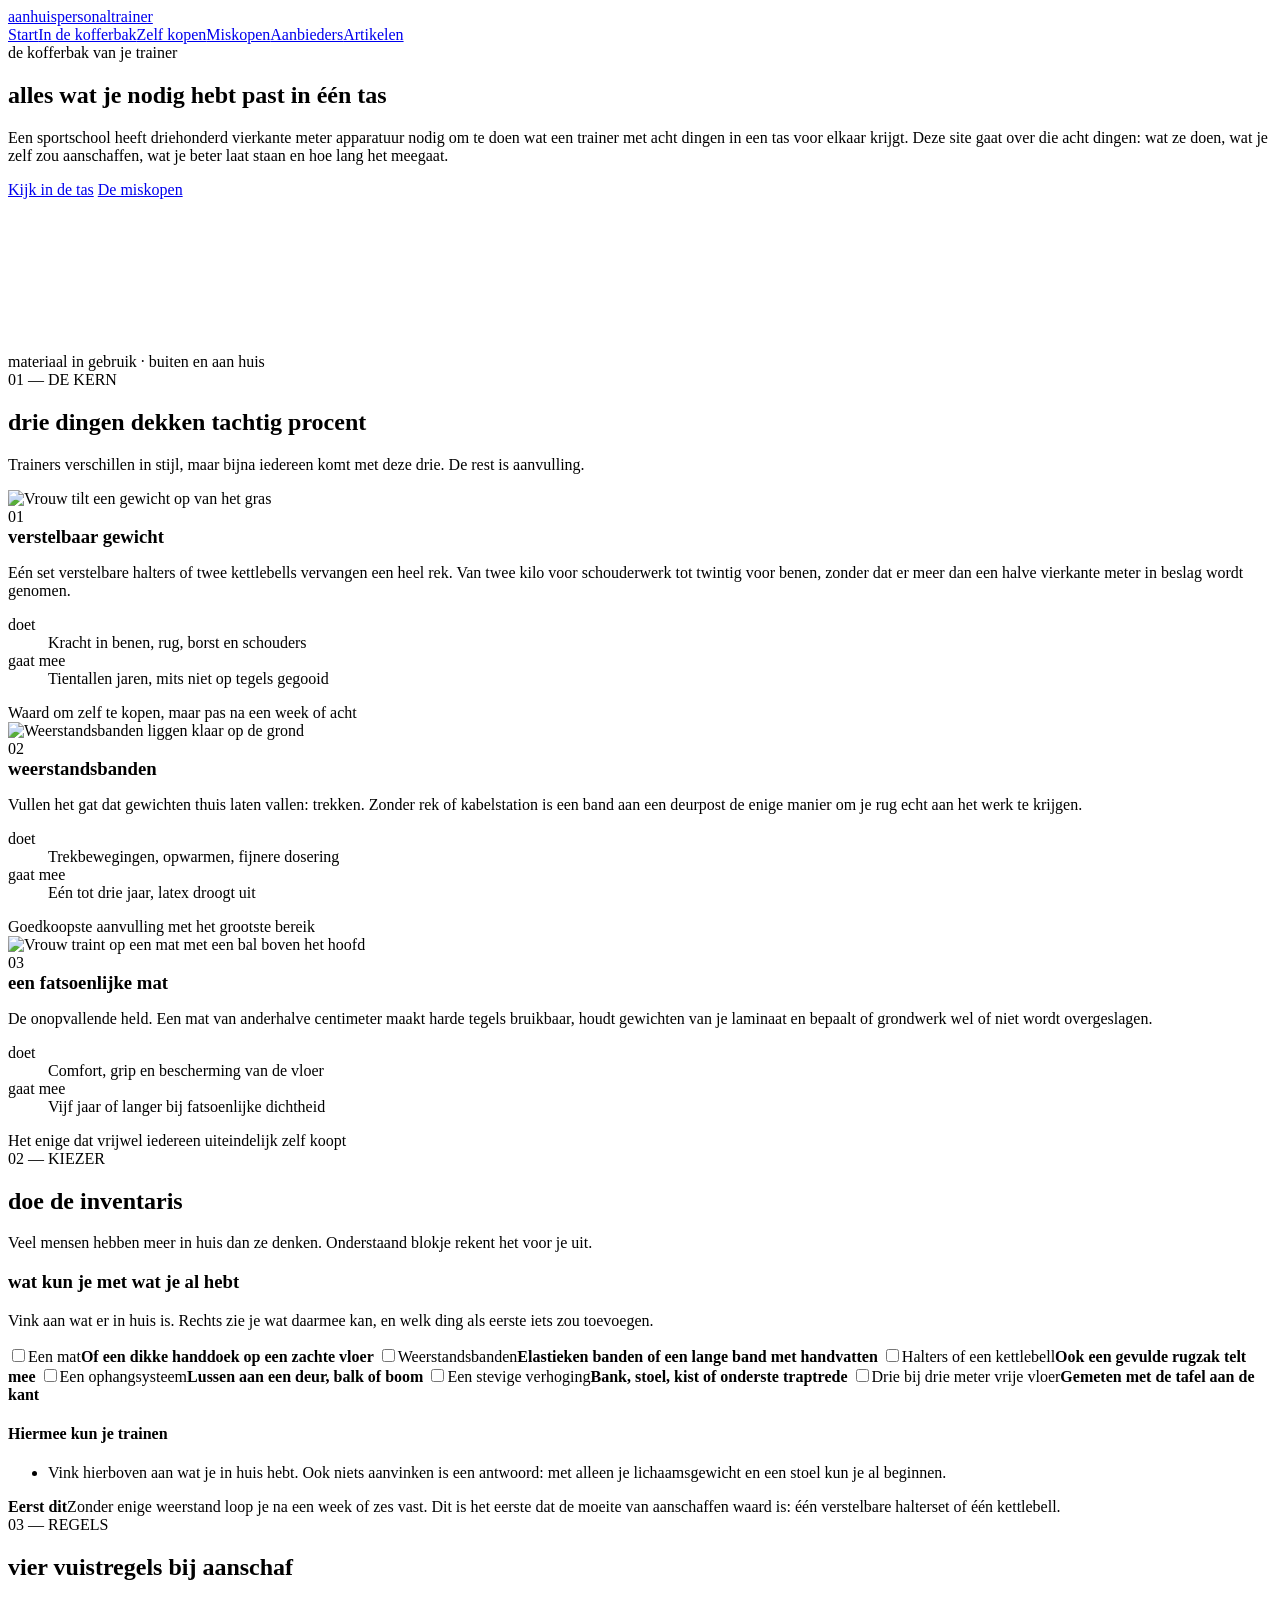
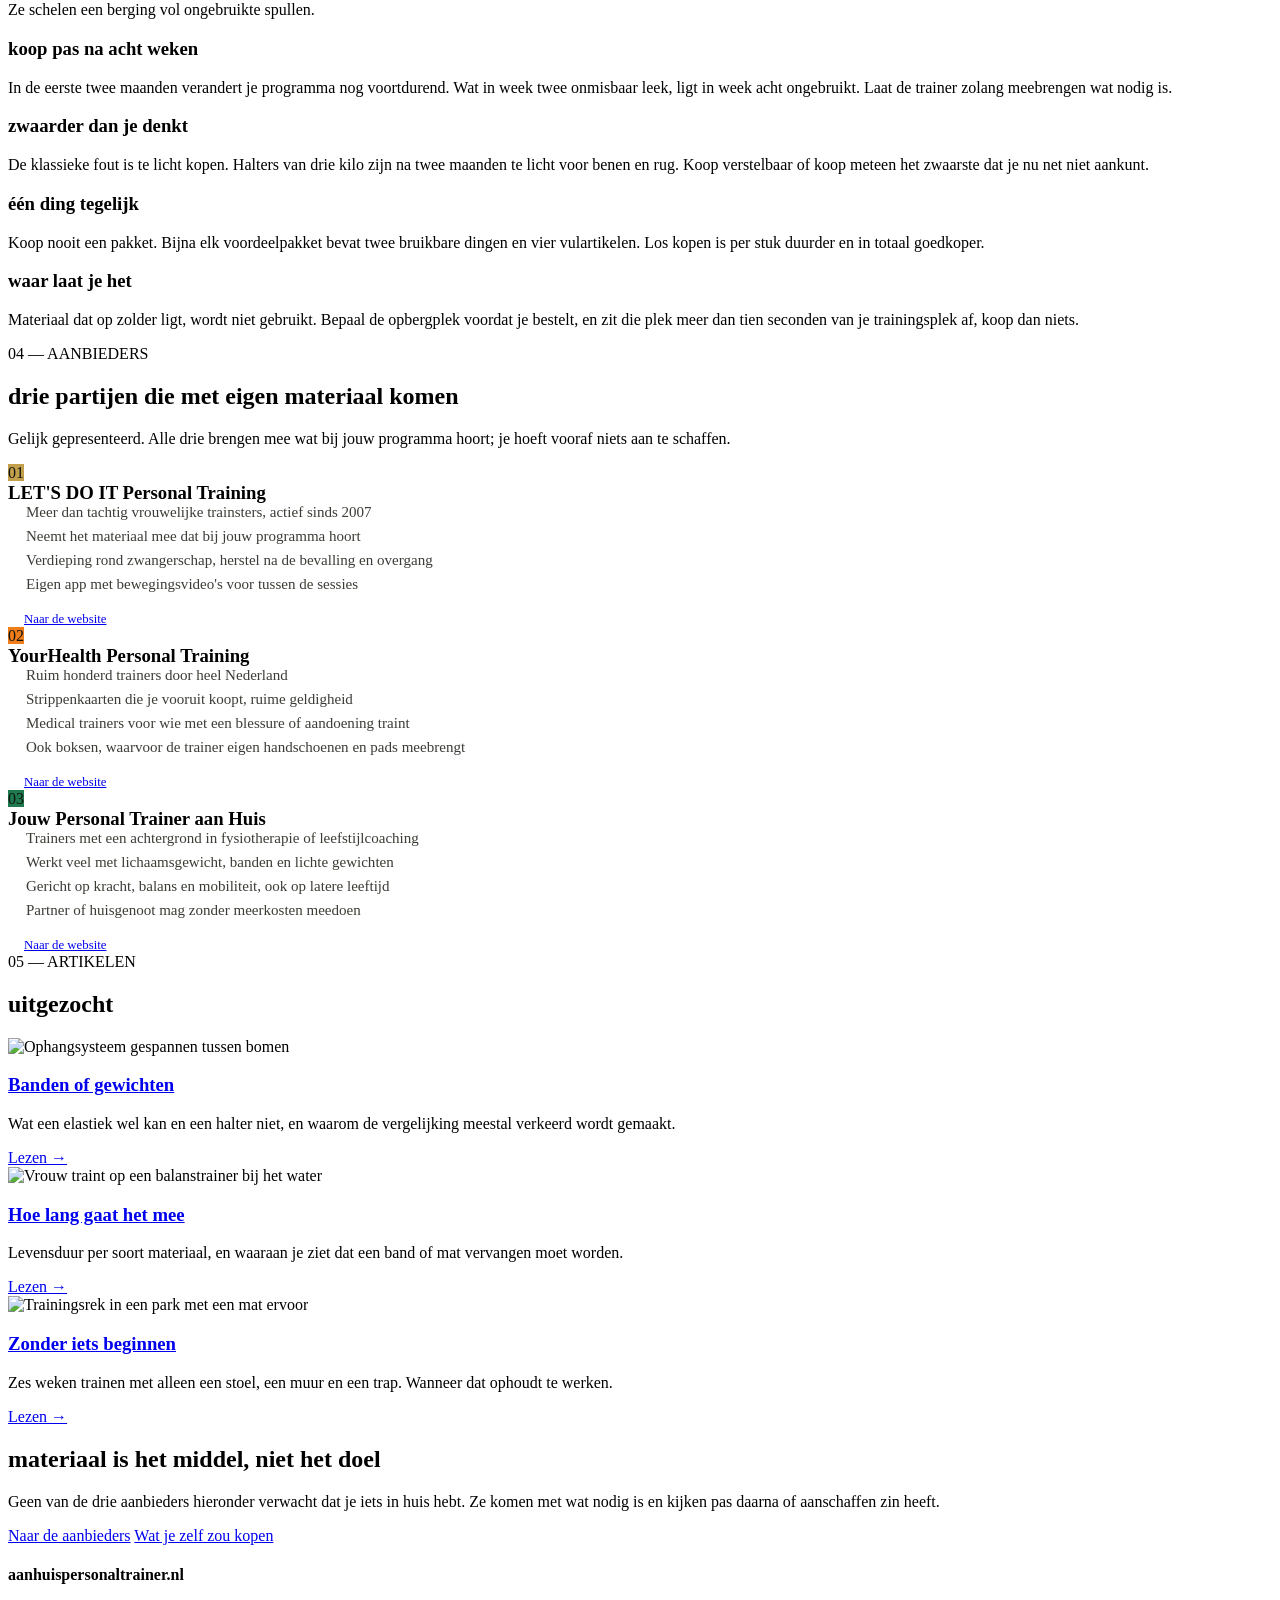
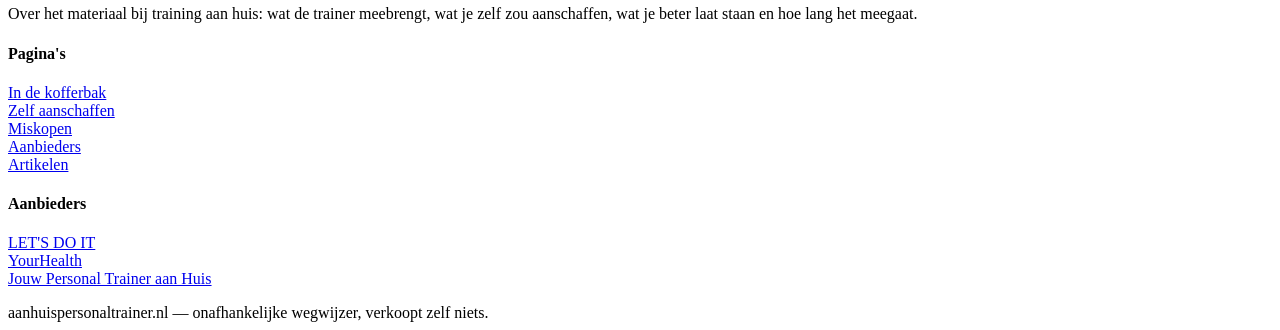
==== index.html @ 868539db "Eerste versie: statische site over materiaal bij training aan huis" ====
<!DOCTYPE html>
<html lang="nl">
<head>
<meta charset="utf-8">
<meta name="viewport" content="width=device-width,initial-scale=1">
<title>Aan huis personal trainer | Al het materiaal past in één tas</title>
<meta name="description" content="Wat een personal trainer aan huis meebrengt, wat je zelf zou aanschaffen en in welke volgorde, en welke apparaten je beter laat staan.">
<link rel="canonical" href="https://aanhuispersonaltrainer.nl/">
<link rel="stylesheet" href="blad/catalogus.css">

</head>
<body>

<header class="g-balk">
  <div class="g-baan g-balk__in">
    <a class="g-merk" href="index.html"><i></i>aanhuispersonaltrainer</a>
    <nav class="g-nav"><a href="index.html" aria-current="page">Start</a><a href="wat-neemt-de-trainer-mee.html">In de kofferbak</a><a href="zelf-aanschaffen.html">Zelf kopen</a><a href="de-miskopen.html">Miskopen</a><a href="aanbieders.html">Aanbieders</a><a href="artikelen/index.html">Artikelen</a></nav>
  </div>
</header>


<main>
<section class="g-start">
  <div class="g-baan g-start__raster">
    <div>
      <span class="g-etiket">de kofferbak van je trainer</span>
      <h1>alles wat je nodig hebt past in één tas</h1>
      <p class="g-lead">Een sportschool heeft driehonderd vierkante meter apparatuur nodig om te doen wat een trainer met acht dingen in een tas voor elkaar krijgt. Deze site gaat over die acht dingen: wat ze doen, wat je zelf zou aanschaffen, wat je beter laat staan en hoe lang het meegaat.</p>
      <div class="g-knoppen">
        <a class="g-knop" href="wat-neemt-de-trainer-mee.html">Kijk in de tas</a>
        <a class="g-knop g-knop--leeg" href="de-miskopen.html">De miskopen</a>
      </div>
    </div>
    <div class="g-film">
      <video autoplay muted loop playsinline preload="metadata" poster="beeld/gereedschap-loop.jpg"
             aria-label="Beelden van trainingen met banden, gewichten, een ophangsysteem en een balanstrainer">
        <source src="beeld/gereedschap-loop.webm" type="video/webm">
        <source src="beeld/gereedschap-loop.mp4" type="video/mp4">
      </video>
      <div class="g-film__band">materiaal in gebruik · buiten en aan huis</div>
    </div>
  </div>
</section>

<section class="g-vak">
  <div class="g-baan">
    <div class="g-titel">
      <span class="g-titel__nr">01 — DE KERN</span>
      <h2>drie dingen dekken tachtig procent</h2>
      <p>Trainers verschillen in stijl, maar bijna iedereen komt met deze drie. De rest is aanvulling.</p>
    </div>
    <div class="g-artikelen">
      <article class="g-artikel">
        <img src="beeld/gewicht-tillen.jpg" alt="Vrouw tilt een gewicht op van het gras" loading="lazy">
        <div class="g-artikel__kop"><span class="g-artikel__nr">01</span><h3 style="margin:0">verstelbaar gewicht</h3></div>
        <div class="g-artikel__body">
          <p>Eén set verstelbare halters of twee kettlebells vervangen een heel rek. Van twee kilo voor schouderwerk tot twintig voor benen, zonder dat er meer dan een halve vierkante meter in beslag wordt genomen.</p>
          <dl><dt>doet</dt><dd>Kracht in benen, rug, borst en schouders</dd>
              <dt>gaat mee</dt><dd>Tientallen jaren, mits niet op tegels gegooid</dd></dl>
          <div class="g-oordeel g-oordeel--ja">Waard om zelf te kopen, maar pas na een week of acht</div>
        </div>
      </article>
      <article class="g-artikel">
        <img src="beeld/weerstandsband.jpg" alt="Weerstandsbanden liggen klaar op de grond" loading="lazy">
        <div class="g-artikel__kop"><span class="g-artikel__nr">02</span><h3 style="margin:0">weerstandsbanden</h3></div>
        <div class="g-artikel__body">
          <p>Vullen het gat dat gewichten thuis laten vallen: trekken. Zonder rek of kabelstation is een band aan een deurpost de enige manier om je rug echt aan het werk te krijgen.</p>
          <dl><dt>doet</dt><dd>Trekbewegingen, opwarmen, fijnere dosering</dd>
              <dt>gaat mee</dt><dd>Eén tot drie jaar, latex droogt uit</dd></dl>
          <div class="g-oordeel g-oordeel--ja">Goedkoopste aanvulling met het grootste bereik</div>
        </div>
      </article>
      <article class="g-artikel">
        <img src="beeld/bal-boven-hoofd.jpg" alt="Vrouw traint op een mat met een bal boven het hoofd" loading="lazy">
        <div class="g-artikel__kop"><span class="g-artikel__nr">03</span><h3 style="margin:0">een fatsoenlijke mat</h3></div>
        <div class="g-artikel__body">
          <p>De onopvallende held. Een mat van anderhalve centimeter maakt harde tegels bruikbaar, houdt gewichten van je laminaat en bepaalt of grondwerk wel of niet wordt overgeslagen.</p>
          <dl><dt>doet</dt><dd>Comfort, grip en bescherming van de vloer</dd>
              <dt>gaat mee</dt><dd>Vijf jaar of langer bij fatsoenlijke dichtheid</dd></dl>
          <div class="g-oordeel g-oordeel--ja">Het enige dat vrijwel iedereen uiteindelijk zelf koopt</div>
        </div>
      </article>
    </div>
  </div>
</section>

<section class="g-vak g-vak--warm">
  <div class="g-baan">
    <div class="g-titel">
      <span class="g-titel__nr">02 — KIEZER</span>
      <h2>doe de inventaris</h2>
      <p>Veel mensen hebben meer in huis dan ze denken. Onderstaand blokje rekent het voor je uit.</p>
    </div>
    
<div class="g-kiezer">
  <div class="g-kiezer__kop">
    <h3>wat kun je met wat je al hebt</h3>
    <p>Vink aan wat er in huis is. Rechts zie je wat daarmee kan, en welk ding als eerste iets zou toevoegen.</p>
  </div>
  <div class="g-kiezer__body">
    <div class="g-vinkjes">
      <label class="g-vinkje"><input type="checkbox" value="mat"><span>Een mat<b>Of een dikke handdoek op een zachte vloer</b></span></label>
      <label class="g-vinkje"><input type="checkbox" value="band"><span>Weerstandsbanden<b>Elastieken banden of een lange band met handvatten</b></span></label>
      <label class="g-vinkje"><input type="checkbox" value="gewicht"><span>Halters of een kettlebell<b>Ook een gevulde rugzak telt mee</b></span></label>
      <label class="g-vinkje"><input type="checkbox" value="lussen"><span>Een ophangsysteem<b>Lussen aan een deur, balk of boom</b></span></label>
      <label class="g-vinkje"><input type="checkbox" value="bank"><span>Een stevige verhoging<b>Bank, stoel, kist of onderste traptrede</b></span></label>
      <label class="g-vinkje"><input type="checkbox" value="ruimte"><span>Drie bij drie meter vrije vloer<b>Gemeten met de tafel aan de kant</b></span></label>
    </div>
    <div class="g-uitkomst">
      <h4>Hiermee kun je trainen</h4>
      <ul id="g-kan"></ul>
      <div class="g-uitkomst__tip" id="g-tip"></div>
    </div>
  </div>
</div>

  </div>
</section>

<section class="g-vak g-vak--zwart">
  <div class="g-baan">
    <div class="g-titel">
      <span class="g-titel__nr">03 — REGELS</span>
      <h2>vier vuistregels bij aanschaf</h2>
      <p>Ze schelen een berging vol ongebruikte spullen.</p>
    </div>
    <div class="g-blokken">
      <div class="g-blok"><h3>koop pas na acht weken</h3><p>In de eerste twee maanden verandert je programma nog voortdurend. Wat in week twee onmisbaar leek, ligt in week acht ongebruikt. Laat de trainer zolang meebrengen wat nodig is.</p></div>
      <div class="g-blok"><h3>zwaarder dan je denkt</h3><p>De klassieke fout is te licht kopen. Halters van drie kilo zijn na twee maanden te licht voor benen en rug. Koop verstelbaar of koop meteen het zwaarste dat je nu net niet aankunt.</p></div>
      <div class="g-blok"><h3>één ding tegelijk</h3><p>Koop nooit een pakket. Bijna elk voordeelpakket bevat twee bruikbare dingen en vier vulartikelen. Los kopen is per stuk duurder en in totaal goedkoper.</p></div>
      <div class="g-blok"><h3>waar laat je het</h3><p>Materiaal dat op zolder ligt, wordt niet gebruikt. Bepaal de opbergplek voordat je bestelt, en zit die plek meer dan tien seconden van je trainingsplek af, koop dan niets.</p></div>
    </div>
  </div>
</section>

<section class="g-vak">
  <div class="g-baan">
    <div class="g-titel">
      <span class="g-titel__nr">04 — AANBIEDERS</span>
      <h2>drie partijen die met eigen materiaal komen</h2>
      <p>Gelijk gepresenteerd. Alle drie brengen mee wat bij jouw programma hoort; je hoeft vooraf niets aan te schaffen.</p>
    </div>
    <div class="g-artikelen">
      <article class="g-artikel">
        <div class="g-artikel__kop">
          <span class="g-artikel__nr" style="background:#c2a04b;color:#111310">01</span>
          <h3 style="margin:0">LET&#x27;S DO IT Personal Training</h3>
        </div>
        <div class="g-artikel__body">
          
          <ul style="list-style:none;margin:0 0 16px;padding:0;font-size:.94rem;color:#3a3d35"><li style="padding-left:18px;position:relative;margin-bottom:7px">Meer dan tachtig vrouwelijke trainsters, actief sinds 2007</li><li style="padding-left:18px;position:relative;margin-bottom:7px">Neemt het materiaal mee dat bij jouw programma hoort</li><li style="padding-left:18px;position:relative;margin-bottom:7px">Verdieping rond zwangerschap, herstel na de bevalling en overgang</li><li style="padding-left:18px;position:relative;margin-bottom:7px">Eigen app met bewegingsvideo&#x27;s voor tussen de sessies</li></ul>
          <a class="g-knop g-knop--leeg" style="margin-top:auto;align-self:flex-start;font-size:.8rem;padding:10px 16px" href="https://letsdoitpt.nl/" rel="noopener">Naar de website</a>
        </div>
      </article>
      <article class="g-artikel">
        <div class="g-artikel__kop">
          <span class="g-artikel__nr" style="background:#ef7d1a;color:#111310">02</span>
          <h3 style="margin:0">YourHealth Personal Training</h3>
        </div>
        <div class="g-artikel__body">
          
          <ul style="list-style:none;margin:0 0 16px;padding:0;font-size:.94rem;color:#3a3d35"><li style="padding-left:18px;position:relative;margin-bottom:7px">Ruim honderd trainers door heel Nederland</li><li style="padding-left:18px;position:relative;margin-bottom:7px">Strippenkaarten die je vooruit koopt, ruime geldigheid</li><li style="padding-left:18px;position:relative;margin-bottom:7px">Medical trainers voor wie met een blessure of aandoening traint</li><li style="padding-left:18px;position:relative;margin-bottom:7px">Ook boksen, waarvoor de trainer eigen handschoenen en pads meebrengt</li></ul>
          <a class="g-knop g-knop--leeg" style="margin-top:auto;align-self:flex-start;font-size:.8rem;padding:10px 16px" href="https://yourhealthpt.nl/" rel="noopener">Naar de website</a>
        </div>
      </article>
      <article class="g-artikel">
        <div class="g-artikel__kop">
          <span class="g-artikel__nr" style="background:#1e7a4e;color:#111310">03</span>
          <h3 style="margin:0">Jouw Personal Trainer aan Huis</h3>
        </div>
        <div class="g-artikel__body">
          
          <ul style="list-style:none;margin:0 0 16px;padding:0;font-size:.94rem;color:#3a3d35"><li style="padding-left:18px;position:relative;margin-bottom:7px">Trainers met een achtergrond in fysiotherapie of leefstijlcoaching</li><li style="padding-left:18px;position:relative;margin-bottom:7px">Werkt veel met lichaamsgewicht, banden en lichte gewichten</li><li style="padding-left:18px;position:relative;margin-bottom:7px">Gericht op kracht, balans en mobiliteit, ook op latere leeftijd</li><li style="padding-left:18px;position:relative;margin-bottom:7px">Partner of huisgenoot mag zonder meerkosten meedoen</li></ul>
          <a class="g-knop g-knop--leeg" style="margin-top:auto;align-self:flex-start;font-size:.8rem;padding:10px 16px" href="https://www.jouwpersonaltraineraanhuis.nl/" rel="noopener">Naar de website</a>
        </div>
      </article></div>
  </div>
</section>

<section class="g-vak g-vak--warm">
  <div class="g-baan">
    <div class="g-titel">
      <span class="g-titel__nr">05 — ARTIKELEN</span>
      <h2>uitgezocht</h2>
    </div>
    <div class="g-stukken">
      <article class="g-stuk">
        <img src="beeld/ophangsysteem.jpg" alt="Ophangsysteem gespannen tussen bomen" loading="lazy">
        <div class="g-stuk__t">
          <h3><a href="artikelen/banden-versus-gewichten.html">Banden of gewichten</a></h3>
          <p>Wat een elastiek wel kan en een halter niet, en waarom de vergelijking meestal verkeerd wordt gemaakt.</p>
          <a class="g-stuk__meer" href="artikelen/banden-versus-gewichten.html">Lezen →</a>
        </div>
      </article>
      <article class="g-stuk">
        <img src="beeld/balanstrainer.jpg" alt="Vrouw traint op een balanstrainer bij het water" loading="lazy">
        <div class="g-stuk__t">
          <h3><a href="artikelen/hoe-lang-gaat-het-mee.html">Hoe lang gaat het mee</a></h3>
          <p>Levensduur per soort materiaal, en waaraan je ziet dat een band of mat vervangen moet worden.</p>
          <a class="g-stuk__meer" href="artikelen/hoe-lang-gaat-het-mee.html">Lezen →</a>
        </div>
      </article>
      <article class="g-stuk">
        <img src="beeld/rek-in-park.jpg" alt="Trainingsrek in een park met een mat ervoor" loading="lazy">
        <div class="g-stuk__t">
          <h3><a href="artikelen/zonder-iets-beginnen.html">Zonder iets beginnen</a></h3>
          <p>Zes weken trainen met alleen een stoel, een muur en een trap. Wanneer dat ophoudt te werken.</p>
          <a class="g-stuk__meer" href="artikelen/zonder-iets-beginnen.html">Lezen →</a>
        </div>
      </article>
    </div>
  </div>
</section>
</main>


<section class="g-slot">
  <div class="g-baan">
    <h2>materiaal is het middel, niet het doel</h2>
    <p>Geen van de drie aanbieders hieronder verwacht dat je iets in huis hebt. Ze komen met wat nodig is en kijken pas daarna of aanschaffen zin heeft.</p>
    <div class="g-knoppen" style="justify-content:center">
      <a class="g-knop g-knop--leeg" href="aanbieders.html">Naar de aanbieders</a>
      <a class="g-knop g-knop--leeg" href="zelf-aanschaffen.html">Wat je zelf zou kopen</a>
    </div>
  </div>
</section>

<footer class="g-voet">
  <div class="g-baan">
    <div class="g-voet__kol">
      <div>
        <h4>aanhuispersonaltrainer.nl</h4>
        <p>Over het materiaal bij training aan huis: wat de trainer meebrengt, wat je zelf zou aanschaffen, wat je beter laat staan en hoe lang het meegaat.</p>
      </div>
      <div>
        <h4>Pagina's</h4>
        <p><a href="wat-neemt-de-trainer-mee.html">In de kofferbak</a><br>
        <a href="zelf-aanschaffen.html">Zelf aanschaffen</a><br>
        <a href="de-miskopen.html">Miskopen</a><br>
        <a href="aanbieders.html">Aanbieders</a><br>
        <a href="artikelen/index.html">Artikelen</a></p>
      </div>
      <div>
        <h4>Aanbieders</h4>
        <p><a href="https://letsdoitpt.nl/" rel="noopener">LET'S DO IT</a><br>
        <a href="https://yourhealthpt.nl/" rel="noopener">YourHealth</a><br>
        <a href="https://www.jouwpersonaltraineraanhuis.nl/" rel="noopener">Jouw Personal Trainer aan Huis</a></p>
      </div>
    </div>
    <div class="g-voet__slot">aanhuispersonaltrainer.nl — onafhankelijke wegwijzer, verkoopt zelf niets.</div>
  </div>
</footer>

<script>
(function(){
  var kaart = {
    band:   {label:'weerstandsbanden', doet:['trekbewegingen voor je rug','schouders zonder gewicht te hoeven tillen','opwarmen van heupen en schouders']},
    gewicht:{label:'halters of een kettlebell', doet:['zwaarder worden in benen en rug','tillen met techniek','romp stabiel houden onder belasting']},
    mat:    {label:'een mat', doet:['alles op de grond zonder pijnlijke knieën','rompoefeningen','mobiliteit en rekwerk']},
    lussen: {label:'een ophangsysteem', doet:['optrekken met je eigen gewicht','moeilijkheid regelen door je voeten te verzetten','trekwerk zonder gewichten']},
    bank:   {label:'een verhoging of stevige stoel','doet':['opstappen en uitvalspassen','opdrukken op hoogte','triceps en heupbruggen']},
    ruimte: {label:'drie bij drie meter of meer', doet:['verplaatsingen en korte sprints','circuits met meerdere posten','oefeningen in de lengte']}
  };
  var advies = [
    {mist:'gewicht', tekst:'Zonder enige weerstand loop je na een week of zes vast. Dit is het eerste dat de moeite van aanschaffen waard is: één verstelbare halterset of één kettlebell.'},
    {mist:'mat', tekst:'Een mat is het goedkoopste dat het meeste verschil maakt. Zonder mat slaat de helft van het grondwerk over, ook als je het niet doorhebt.'},
    {mist:'band', tekst:'Banden vullen precies het gat dat gewichten thuis laten vallen: trekbewegingen. Ze kosten weinig en nemen geen ruimte in.'},
    {mist:'lussen', tekst:'Een ophangsysteem is de goedkoopste manier om trekwerk toe te voegen als er geen rek in huis is. Niet noodzakelijk, wel handig.'},
    {mist:'bank', tekst:'Een stevige stoel of de onderste traptrede doet hetzelfde werk. Hier hoef je niets voor te kopen.'},
    {mist:'ruimte', tekst:'Met minder ruimte kan bijna alles nog; alleen verplaatsingen en sprints vallen af. Die vervang je door werk op de plaats.'}
  ];
  var vinkjes = document.querySelectorAll('.g-kiezer input[type=checkbox]');
  var lijst = document.getElementById('g-kan');
  var tip = document.getElementById('g-tip');
  if(!vinkjes.length || !lijst || !tip) return;

  function ververs(){
    var heeft = [];
    vinkjes.forEach(function(v){ if(v.checked) heeft.push(v.value); });
    var kan = [];
    heeft.forEach(function(k){ if(kaart[k]) kaart[k].doet.forEach(function(d){ if(kan.indexOf(d)<0) kan.push(d); }); });
    lijst.innerHTML = '';
    if(!kan.length){
      var li = document.createElement('li');
      li.textContent = 'Vink hierboven aan wat je in huis hebt. Ook niets aanvinken is een antwoord: met alleen je lichaamsgewicht en een stoel kun je al beginnen.';
      lijst.appendChild(li);
    } else {
      kan.slice(0,6).forEach(function(d){
        var li = document.createElement('li'); li.textContent = d; lijst.appendChild(li);
      });
    }
    var gekozen = null;
    for(var i=0;i<advies.length;i++){
      if(heeft.indexOf(advies[i].mist)<0){ gekozen = advies[i]; break; }
    }
    tip.innerHTML = gekozen
      ? '<strong>Eerst dit</strong>' + gekozen.tekst
      : '<strong>Eerst dit</strong>Je hebt alles wat een trainer thuis nodig heeft. Koop voorlopig niets meer bij; variatie zit vanaf hier in de oefeningen, niet in nieuwe spullen.';
  }
  vinkjes.forEach(function(v){ v.addEventListener('change', ververs); });
  ververs();
})();
</script>

</body>
</html>
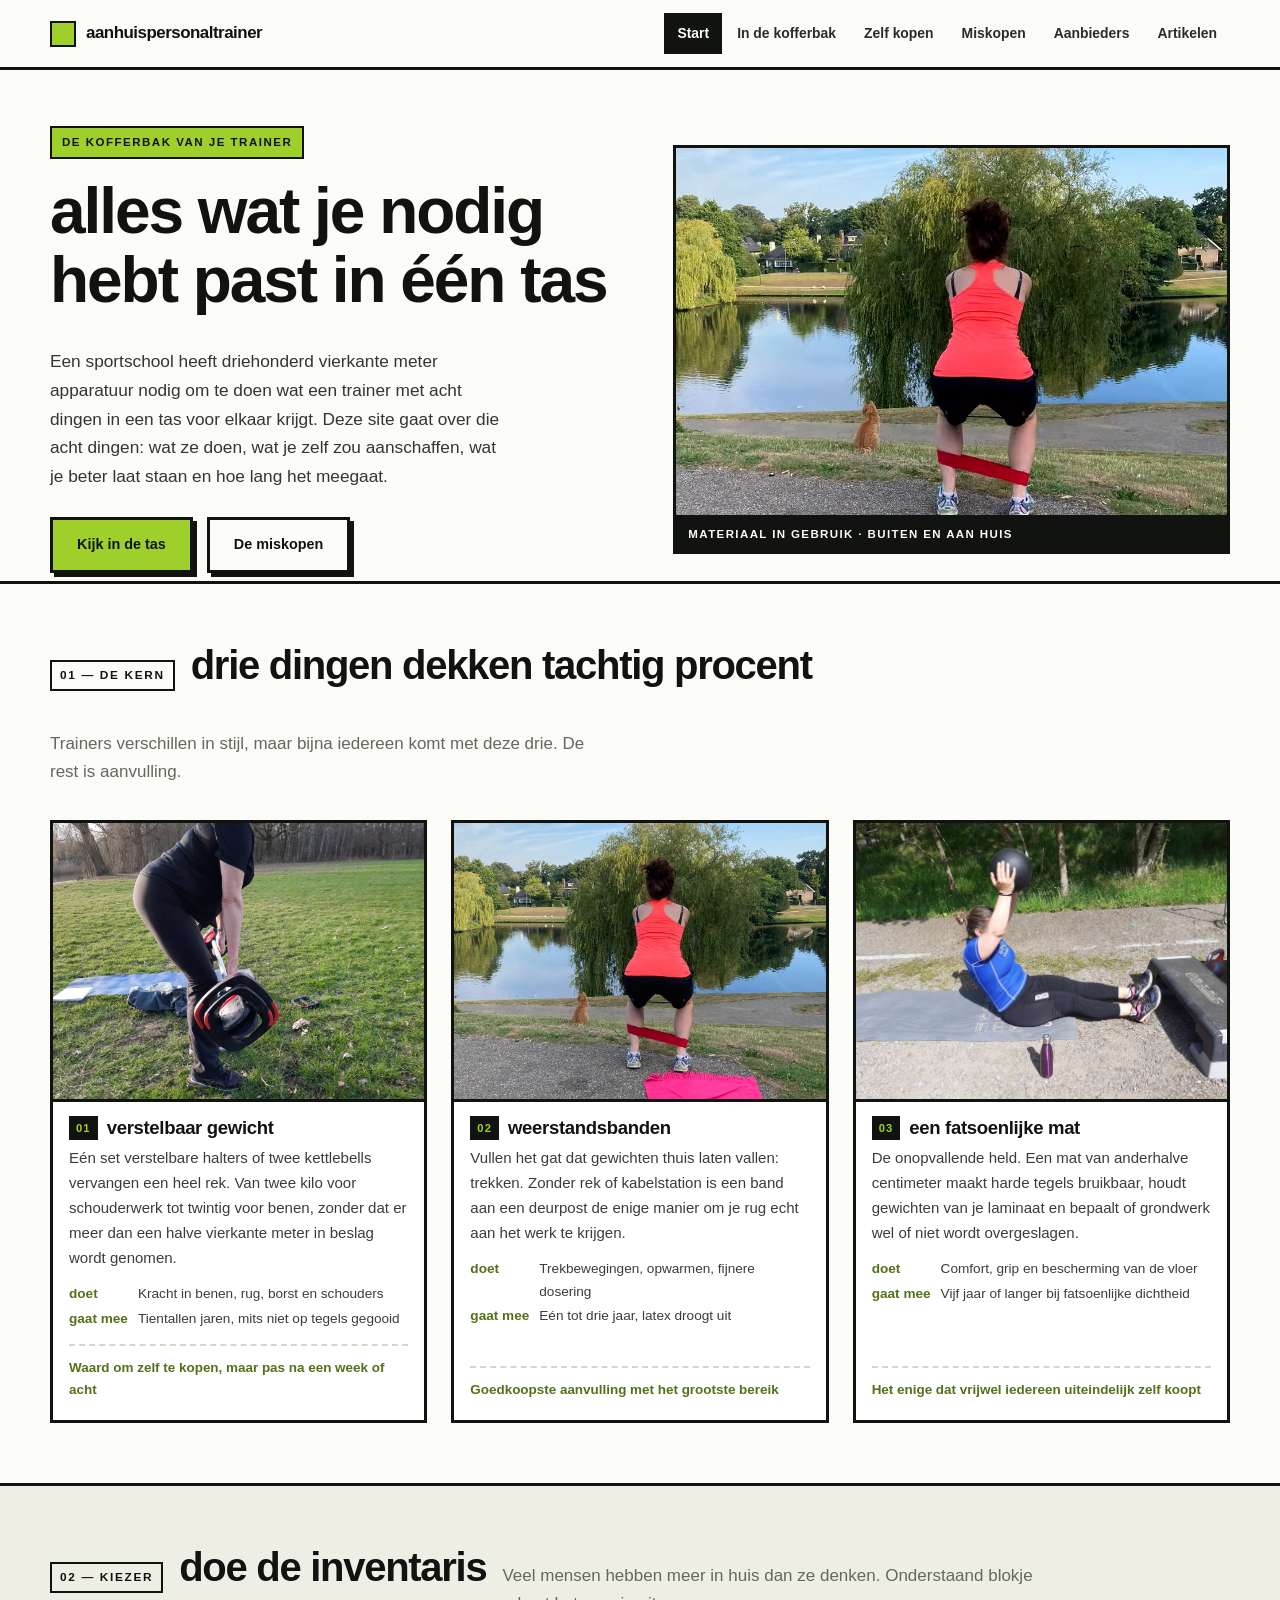
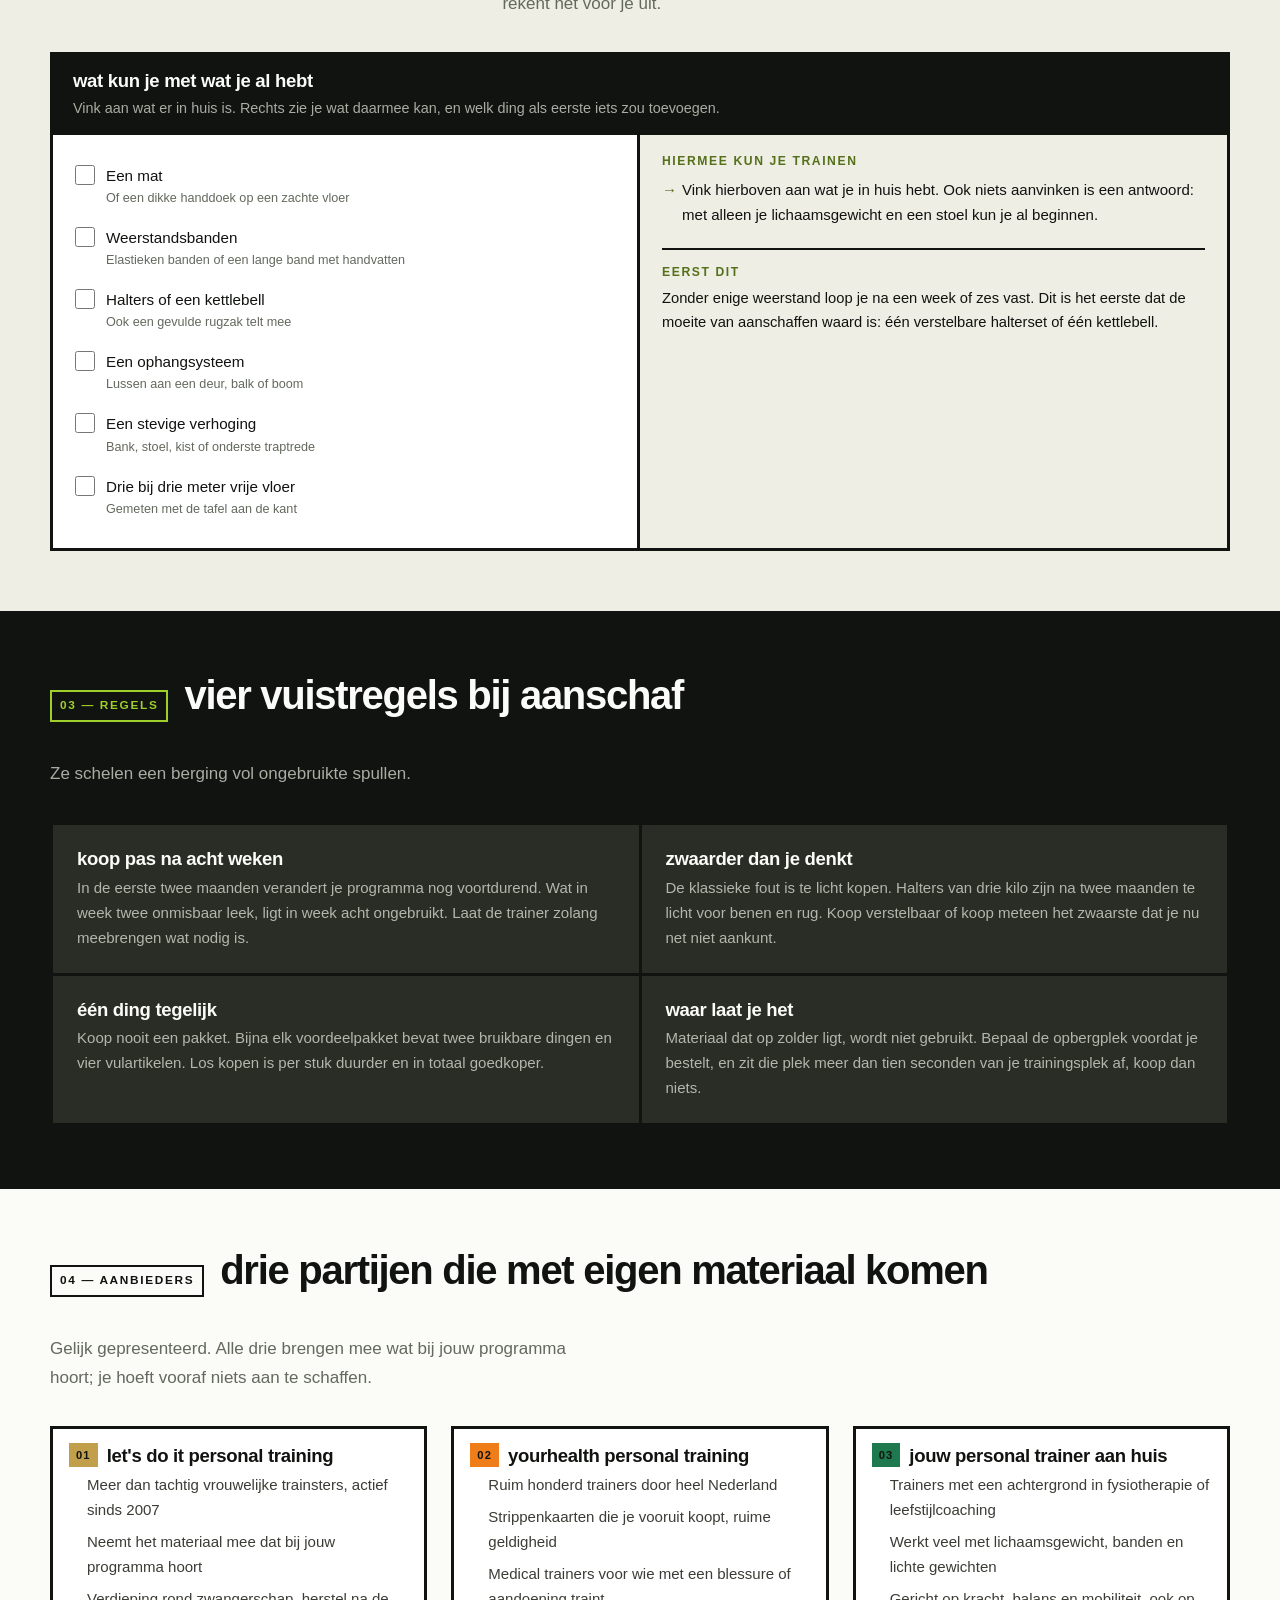
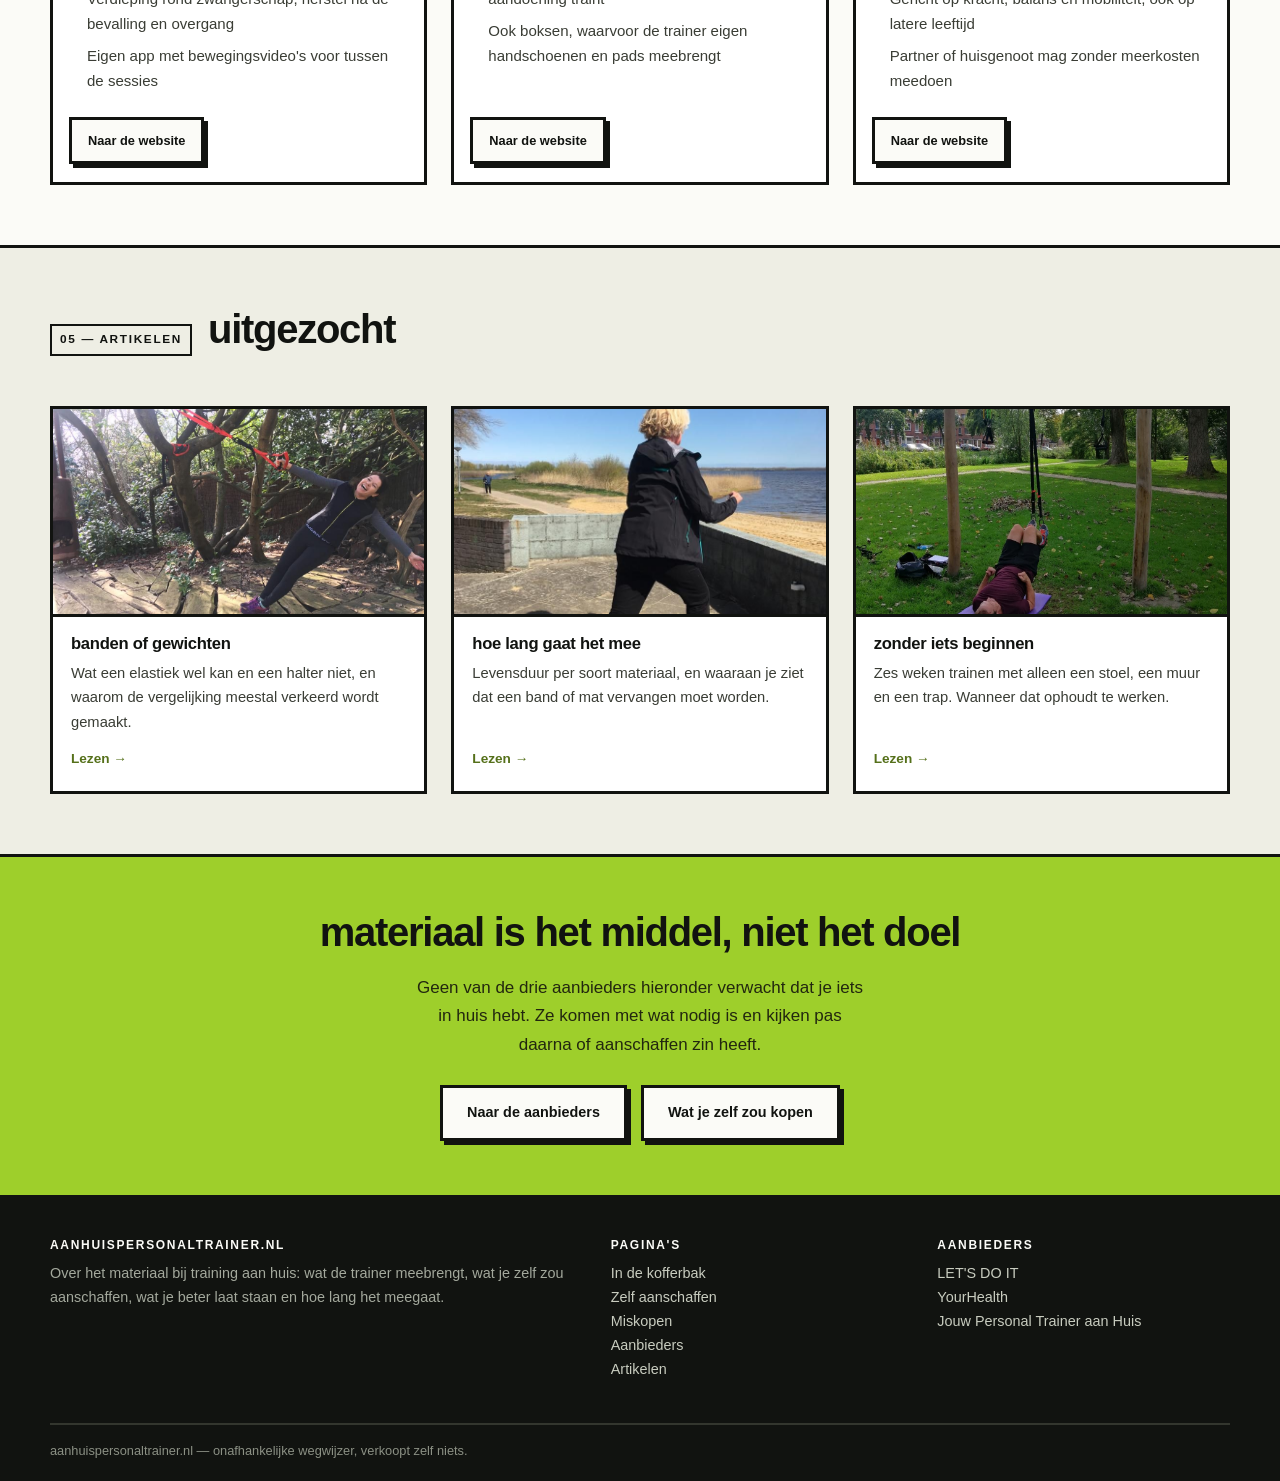
==== commit 942cdee5: "Site plat gezet, artikelenoverzicht toegevoegd, verwijzingen hersteld" ====
--- a/index.html
+++ b/index.html
@@ -6,7 +6,7 @@
 <title>Aan huis personal trainer | Al het materiaal past in één tas</title>
 <meta name="description" content="Wat een personal trainer aan huis meebrengt, wat je zelf zou aanschaffen en in welke volgorde, en welke apparaten je beter laat staan.">
 <link rel="canonical" href="https://aanhuispersonaltrainer.nl/">
-<link rel="stylesheet" href="blad/catalogus.css">
+<link rel="stylesheet" href="catalogus.css">
 
 </head>
 <body>
@@ -14,7 +14,7 @@
 <header class="g-balk">
   <div class="g-baan g-balk__in">
     <a class="g-merk" href="index.html"><i></i>aanhuispersonaltrainer</a>
-    <nav class="g-nav"><a href="index.html" aria-current="page">Start</a><a href="wat-neemt-de-trainer-mee.html">In de kofferbak</a><a href="zelf-aanschaffen.html">Zelf kopen</a><a href="de-miskopen.html">Miskopen</a><a href="aanbieders.html">Aanbieders</a><a href="artikelen/index.html">Artikelen</a></nav>
+    <nav class="g-nav"><a href="index.html" aria-current="page">Start</a><a href="wat-neemt-de-trainer-mee.html">In de kofferbak</a><a href="zelf-aanschaffen.html">Zelf kopen</a><a href="de-miskopen.html">Miskopen</a><a href="aanbieders.html">Aanbieders</a><a href="artikelen.html">Artikelen</a></nav>
   </div>
 </header>
 
@@ -32,10 +32,10 @@
       </div>
     </div>
     <div class="g-film">
-      <video autoplay muted loop playsinline preload="metadata" poster="beeld/gereedschap-loop.jpg"
+      <video autoplay muted loop playsinline preload="metadata" poster="gereedschap-loop.jpg"
              aria-label="Beelden van trainingen met banden, gewichten, een ophangsysteem en een balanstrainer">
-        <source src="beeld/gereedschap-loop.webm" type="video/webm">
-        <source src="beeld/gereedschap-loop.mp4" type="video/mp4">
+        <source src="gereedschap-loop.webm" type="video/webm">
+        <source src="gereedschap-loop.mp4" type="video/mp4">
       </video>
       <div class="g-film__band">materiaal in gebruik · buiten en aan huis</div>
     </div>
@@ -51,7 +51,7 @@
     </div>
     <div class="g-artikelen">
       <article class="g-artikel">
-        <img src="beeld/gewicht-tillen.jpg" alt="Vrouw tilt een gewicht op van het gras" loading="lazy">
+        <img src="gewicht-tillen.jpg" alt="Vrouw tilt een gewicht op van het gras" loading="lazy">
         <div class="g-artikel__kop"><span class="g-artikel__nr">01</span><h3 style="margin:0">verstelbaar gewicht</h3></div>
         <div class="g-artikel__body">
           <p>Eén set verstelbare halters of twee kettlebells vervangen een heel rek. Van twee kilo voor schouderwerk tot twintig voor benen, zonder dat er meer dan een halve vierkante meter in beslag wordt genomen.</p>
@@ -61,7 +61,7 @@
         </div>
       </article>
       <article class="g-artikel">
-        <img src="beeld/weerstandsband.jpg" alt="Weerstandsbanden liggen klaar op de grond" loading="lazy">
+        <img src="weerstandsband.jpg" alt="Weerstandsbanden liggen klaar op de grond" loading="lazy">
         <div class="g-artikel__kop"><span class="g-artikel__nr">02</span><h3 style="margin:0">weerstandsbanden</h3></div>
         <div class="g-artikel__body">
           <p>Vullen het gat dat gewichten thuis laten vallen: trekken. Zonder rek of kabelstation is een band aan een deurpost de enige manier om je rug echt aan het werk te krijgen.</p>
@@ -71,7 +71,7 @@
         </div>
       </article>
       <article class="g-artikel">
-        <img src="beeld/bal-boven-hoofd.jpg" alt="Vrouw traint op een mat met een bal boven het hoofd" loading="lazy">
+        <img src="bal-boven-hoofd.jpg" alt="Vrouw traint op een mat met een bal boven het hoofd" loading="lazy">
         <div class="g-artikel__kop"><span class="g-artikel__nr">03</span><h3 style="margin:0">een fatsoenlijke mat</h3></div>
         <div class="g-artikel__body">
           <p>De onopvallende held. Een mat van anderhalve centimeter maakt harde tegels bruikbaar, houdt gewichten van je laminaat en bepaalt of grondwerk wel of niet wordt overgeslagen.</p>
@@ -185,27 +185,27 @@
     </div>
     <div class="g-stukken">
       <article class="g-stuk">
-        <img src="beeld/ophangsysteem.jpg" alt="Ophangsysteem gespannen tussen bomen" loading="lazy">
+        <img src="ophangsysteem.jpg" alt="Ophangsysteem gespannen tussen bomen" loading="lazy">
         <div class="g-stuk__t">
-          <h3><a href="artikelen/banden-versus-gewichten.html">Banden of gewichten</a></h3>
+          <h3><a href="banden-versus-gewichten.html">Banden of gewichten</a></h3>
           <p>Wat een elastiek wel kan en een halter niet, en waarom de vergelijking meestal verkeerd wordt gemaakt.</p>
-          <a class="g-stuk__meer" href="artikelen/banden-versus-gewichten.html">Lezen →</a>
+          <a class="g-stuk__meer" href="banden-versus-gewichten.html">Lezen →</a>
         </div>
       </article>
       <article class="g-stuk">
-        <img src="beeld/balanstrainer.jpg" alt="Vrouw traint op een balanstrainer bij het water" loading="lazy">
+        <img src="balanstrainer.jpg" alt="Vrouw traint op een balanstrainer bij het water" loading="lazy">
         <div class="g-stuk__t">
-          <h3><a href="artikelen/hoe-lang-gaat-het-mee.html">Hoe lang gaat het mee</a></h3>
+          <h3><a href="hoe-lang-gaat-het-mee.html">Hoe lang gaat het mee</a></h3>
           <p>Levensduur per soort materiaal, en waaraan je ziet dat een band of mat vervangen moet worden.</p>
-          <a class="g-stuk__meer" href="artikelen/hoe-lang-gaat-het-mee.html">Lezen →</a>
+          <a class="g-stuk__meer" href="hoe-lang-gaat-het-mee.html">Lezen →</a>
         </div>
       </article>
       <article class="g-stuk">
-        <img src="beeld/rek-in-park.jpg" alt="Trainingsrek in een park met een mat ervoor" loading="lazy">
+        <img src="rek-in-park.jpg" alt="Trainingsrek in een park met een mat ervoor" loading="lazy">
         <div class="g-stuk__t">
-          <h3><a href="artikelen/zonder-iets-beginnen.html">Zonder iets beginnen</a></h3>
+          <h3><a href="zonder-iets-beginnen.html">Zonder iets beginnen</a></h3>
           <p>Zes weken trainen met alleen een stoel, een muur en een trap. Wanneer dat ophoudt te werken.</p>
-          <a class="g-stuk__meer" href="artikelen/zonder-iets-beginnen.html">Lezen →</a>
+          <a class="g-stuk__meer" href="zonder-iets-beginnen.html">Lezen →</a>
         </div>
       </article>
     </div>
@@ -238,7 +238,7 @@
         <a href="zelf-aanschaffen.html">Zelf aanschaffen</a><br>
         <a href="de-miskopen.html">Miskopen</a><br>
         <a href="aanbieders.html">Aanbieders</a><br>
-        <a href="artikelen/index.html">Artikelen</a></p>
+        <a href="artikelen.html">Artikelen</a></p>
       </div>
       <div>
         <h4>Aanbieders</h4>
--- a/catalogus.css
+++ b/catalogus.css
@@ -0,0 +1,205 @@
+/* ==================================================================
+   aanhuispersonaltrainer.nl — stijlblad "Catalogus"
+   Productcatalogus: dikke zwarte kaders, genummerde artikelen,
+   koppen in kleine letters, veel wit. Voorvoegsel: g-
+   ================================================================== */
+
+:root{
+  --zwart:#111310;
+  --zwart-zacht:#2a2c26;
+  --olijf:#55701a;        /* tekst op licht */
+  --limoen:#9ecf2b;       /* vlak, met zwarte tekst erop */
+  --papier:#fbfbf7;
+  --papier-warm:#eeeee4;
+  --grijsgroen:#63695d;
+  --lijn:#d5d5c8;
+  --wit:#ffffff;
+}
+
+*,*::before,*::after{box-sizing:border-box}
+html{-webkit-text-size-adjust:100%;scroll-behavior:smooth}
+body{
+  margin:0;background:var(--papier);color:var(--zwart);
+  font-family:"Helvetica Neue",Helvetica,Arial,system-ui,sans-serif;
+  font-size:17px;line-height:1.66;
+}
+
+/* koppen in kleine letters — signatuur van deze site */
+h1,h2,h3,h4{
+  font-family:"Helvetica Neue",Helvetica,Arial,system-ui,sans-serif;
+  font-weight:800;letter-spacing:-.032em;line-height:1.08;
+  text-transform:lowercase;margin:0 0 .5em;color:var(--zwart);
+}
+h1{font-size:clamp(2.2rem,5.4vw,4rem)}
+h2{font-size:clamp(1.6rem,3.2vw,2.5rem)}
+h3{font-size:1.16rem;letter-spacing:-.018em;line-height:1.25}
+h4{font-size:.98rem}
+p{margin:0 0 1.05em}
+a{color:var(--olijf)}
+a:hover{color:var(--zwart)}
+img{display:block;max-width:100%;height:auto}
+
+.g-baan{width:min(1180px,100% - 40px);margin-inline:auto}
+.g-smal{width:min(690px,100% - 40px);margin-inline:auto}
+
+/* --- kopbalk --- */
+.g-balk{background:var(--papier);border-bottom:3px solid var(--zwart);position:sticky;top:0;z-index:60}
+.g-balk__in{display:flex;align-items:center;justify-content:space-between;gap:18px;padding:13px 0;flex-wrap:wrap}
+.g-merk{
+  display:flex;align-items:center;gap:10px;text-decoration:none;color:var(--zwart);
+  font-weight:800;letter-spacing:-.03em;font-size:1.06rem;text-transform:lowercase;
+}
+.g-merk i{display:block;width:26px;height:26px;background:var(--limoen);border:2px solid var(--zwart);flex:none}
+.g-nav{display:flex;flex-wrap:wrap;gap:2px}
+.g-nav a{
+  color:var(--zwart-zacht);text-decoration:none;font-size:.87rem;padding:7px 11px;
+  font-weight:600;border:2px solid transparent;
+}
+.g-nav a:hover{border-color:var(--zwart)}
+.g-nav a[aria-current]{background:var(--zwart);color:var(--papier)}
+
+/* --- opening --- */
+.g-start{padding:56px 0 8px}
+.g-start__raster{display:grid;grid-template-columns:1.02fr .98fr;gap:44px;align-items:center}
+.g-etiket{
+  display:inline-block;background:var(--limoen);color:var(--zwart);
+  font-size:.72rem;font-weight:800;letter-spacing:.13em;text-transform:uppercase;
+  padding:5px 10px;border:2px solid var(--zwart);margin-bottom:18px;
+}
+.g-start p.g-lead{font-size:1.08rem;max-width:47ch;color:#33362e}
+.g-film{border:3px solid var(--zwart);background:var(--papier-warm)}
+.g-film video{display:block;width:100%;height:auto}
+.g-film__band{
+  border-top:3px solid var(--zwart);background:var(--zwart);color:var(--papier);
+  font-size:.72rem;letter-spacing:.12em;text-transform:uppercase;padding:7px 12px;font-weight:700;
+}
+
+/* --- knoppen, hoekig met harde schaduw --- */
+.g-knop{
+  display:inline-block;text-decoration:none;font-weight:800;font-size:.9rem;
+  padding:13px 24px;border:3px solid var(--zwart);background:var(--limoen);color:var(--zwart);
+  box-shadow:4px 4px 0 var(--zwart);transition:transform .12s,box-shadow .12s;
+}
+.g-knop:hover{transform:translate(2px,2px);box-shadow:2px 2px 0 var(--zwart);color:var(--zwart)}
+.g-knop--leeg{background:var(--papier)}
+.g-knoppen{display:flex;gap:14px;flex-wrap:wrap;margin-top:26px}
+
+/* --- secties --- */
+.g-vak{padding:60px 0;border-top:3px solid var(--zwart)}
+.g-vak--warm{background:var(--papier-warm)}
+.g-vak--zwart{background:var(--zwart);color:#dcdcd2}
+.g-vak--zwart h2,.g-vak--zwart h3{color:var(--papier)}
+.g-vak--zwart a{color:var(--limoen)}
+
+.g-titel{display:flex;align-items:baseline;gap:16px;margin-bottom:34px;flex-wrap:wrap}
+.g-titel__nr{
+  font-size:.74rem;font-weight:800;letter-spacing:.14em;
+  border:2px solid var(--zwart);padding:4px 8px;white-space:nowrap;
+}
+.g-vak--zwart .g-titel__nr{border-color:var(--limoen);color:var(--limoen)}
+.g-titel p{width:100%;color:var(--grijsgroen);max-width:58ch;margin:.4em 0 0}
+.g-vak--zwart .g-titel p{color:#a8ada2}
+
+/* --- artikelen: catalogusblokken --- */
+.g-artikelen{display:grid;grid-template-columns:repeat(3,1fr);gap:24px}
+.g-artikel{border:3px solid var(--zwart);background:var(--wit);display:flex;flex-direction:column}
+.g-artikel img{width:100%;aspect-ratio:4/3;object-fit:cover;border-bottom:3px solid var(--zwart)}
+.g-artikel__kop{display:flex;align-items:center;gap:9px;padding:14px 16px 0}
+.g-artikel__nr{
+  background:var(--zwart);color:var(--limoen);font-size:.7rem;font-weight:800;
+  letter-spacing:.1em;padding:3px 7px;
+}
+.g-artikel__body{padding:6px 16px 18px;display:flex;flex-direction:column;flex:1}
+.g-artikel p{font-size:.94rem;color:#3a3d35;margin:0 0 12px}
+.g-artikel dl{margin:0 0 14px;font-size:.85rem;display:grid;grid-template-columns:auto 1fr;gap:2px 10px}
+.g-artikel dt{font-weight:800;color:var(--olijf);text-transform:lowercase}
+.g-artikel dd{margin:0;color:#3a3d35}
+.g-oordeel{
+  margin-top:auto;border-top:2px dashed var(--lijn);padding-top:11px;
+  font-size:.84rem;font-weight:700;
+}
+.g-oordeel--ja{color:var(--olijf)}
+.g-oordeel--nee{color:#8a3312}
+
+/* --- kiezer (interactief) --- */
+.g-kiezer{border:3px solid var(--zwart);background:var(--wit)}
+.g-kiezer__kop{background:var(--zwart);color:var(--papier);padding:14px 20px}
+.g-kiezer__kop h3{color:var(--papier);margin:0}
+.g-kiezer__kop p{margin:.3em 0 0;font-size:.9rem;color:#a8ada2}
+.g-kiezer__body{display:grid;grid-template-columns:1fr 1fr;gap:0}
+.g-vinkjes{padding:20px 22px;border-right:3px solid var(--zwart)}
+.g-vinkje{display:flex;gap:11px;align-items:flex-start;padding:8px 0;cursor:pointer}
+.g-vinkje input{width:20px;height:20px;margin:2px 0 0;accent-color:#55701a;flex:none;cursor:pointer}
+.g-vinkje span{font-size:.95rem}
+.g-vinkje b{display:block;font-size:.79rem;color:var(--grijsgroen);font-weight:400}
+.g-uitkomst{padding:20px 22px;background:var(--papier-warm)}
+.g-uitkomst h4{margin:0 0 .5em;font-size:.76rem;letter-spacing:.13em;text-transform:uppercase;color:var(--olijf)}
+.g-uitkomst ul{list-style:none;margin:0 0 16px;padding:0}
+.g-uitkomst li{font-size:.94rem;padding:4px 0 4px 20px;position:relative}
+.g-uitkomst li::before{content:"→";position:absolute;left:0;color:var(--olijf);font-weight:800}
+.g-uitkomst__tip{border-top:2px solid var(--zwart);padding-top:12px;font-size:.92rem}
+.g-uitkomst__tip strong{display:block;font-size:.76rem;letter-spacing:.13em;text-transform:uppercase;color:var(--olijf);margin-bottom:.3em}
+
+/* --- lijstblokken --- */
+.g-blokken{display:grid;grid-template-columns:repeat(2,1fr);gap:3px;background:var(--zwart);border:3px solid var(--zwart)}
+.g-blok{background:var(--papier);padding:22px 24px}
+.g-vak--zwart .g-blok{background:var(--zwart-zacht)}
+.g-blok h3{margin-bottom:.3em}
+.g-blok p{font-size:.94rem;color:#3a3d35;margin:0}
+.g-vak--zwart .g-blok p{color:#b2b7ab}
+
+/* --- vraag en antwoord --- */
+.g-vragen{max-width:790px;border-top:3px solid var(--zwart)}
+.g-vragen details{border-bottom:2px solid var(--lijn)}
+.g-vragen summary{cursor:pointer;list-style:none;padding:17px 40px 17px 0;position:relative;font-weight:800}
+.g-vragen summary::-webkit-details-marker{display:none}
+.g-vragen summary::after{
+  content:"";position:absolute;right:6px;top:23px;width:14px;height:3px;background:var(--zwart);
+}
+.g-vragen summary::before{
+  content:"";position:absolute;right:11px;top:18px;width:3px;height:13px;background:var(--zwart);
+  transition:transform .18s;
+}
+.g-vragen details[open] summary::before{transform:scaleY(0)}
+.g-vragen p{padding:0 0 17px;margin:0;color:#3a3d35}
+
+/* --- stukken --- */
+.g-stukken{display:grid;grid-template-columns:repeat(3,1fr);gap:24px}
+.g-stuk{border:3px solid var(--zwart);background:var(--wit);display:flex;flex-direction:column}
+.g-stuk img{width:100%;aspect-ratio:16/9;object-fit:cover;border-bottom:3px solid var(--zwart)}
+.g-stuk__t{padding:17px 18px 20px;display:flex;flex-direction:column;flex:1}
+.g-stuk h3{font-size:1.04rem;margin-bottom:.35em}
+.g-stuk h3 a{color:var(--zwart);text-decoration:none}
+.g-stuk h3 a:hover{color:var(--olijf)}
+.g-stuk p{font-size:.92rem;color:#3a3d35;margin:0 0 14px}
+.g-stuk__meer{margin-top:auto;font-weight:800;font-size:.85rem;text-decoration:none}
+
+/* --- artikelpagina --- */
+.g-stukkop{border-top:3px solid var(--zwart);background:var(--papier-warm);padding:46px 0}
+.g-tekst{padding:38px 0 58px}
+.g-tekst h2{margin-top:1.6em}
+.g-tekst ul,.g-tekst ol{padding-left:1.2em}
+.g-tekst li{margin-bottom:.45em}
+.g-uitlicht{border:3px solid var(--zwart);border-left-width:10px;background:var(--wit);padding:18px 22px;margin:1.7em 0}
+.g-uitlicht p:last-child{margin-bottom:0}
+
+/* --- slot --- */
+.g-slot{background:var(--limoen);border-top:3px solid var(--zwart);padding:54px 0;text-align:center}
+.g-slot h2{color:var(--zwart)}
+.g-slot p{max-width:48ch;margin:0 auto 6px;color:#22270f}
+
+/* --- voet --- */
+.g-voet{background:var(--zwart);color:#a3a89c;padding:44px 0 20px;font-size:.9rem}
+.g-voet h4{color:var(--papier);font-size:.75rem;letter-spacing:.14em;text-transform:uppercase;margin-bottom:.9em}
+.g-voet a{color:#c8ccbf;text-decoration:none}
+.g-voet a:hover{color:var(--limoen)}
+.g-voet__kol{display:grid;grid-template-columns:1.8fr 1fr 1fr;gap:34px;margin-bottom:26px}
+.g-voet__slot{border-top:2px solid #33362e;padding-top:15px;font-size:.8rem;color:#8b9084}
+
+@media(max-width:940px){
+  .g-start__raster{grid-template-columns:1fr;gap:32px}
+  .g-artikelen,.g-stukken,.g-voet__kol,.g-blokken{grid-template-columns:1fr}
+  .g-kiezer__body{grid-template-columns:1fr}
+  .g-vinkjes{border-right:0;border-bottom:3px solid var(--zwart)}
+  .g-vak{padding:44px 0}
+}
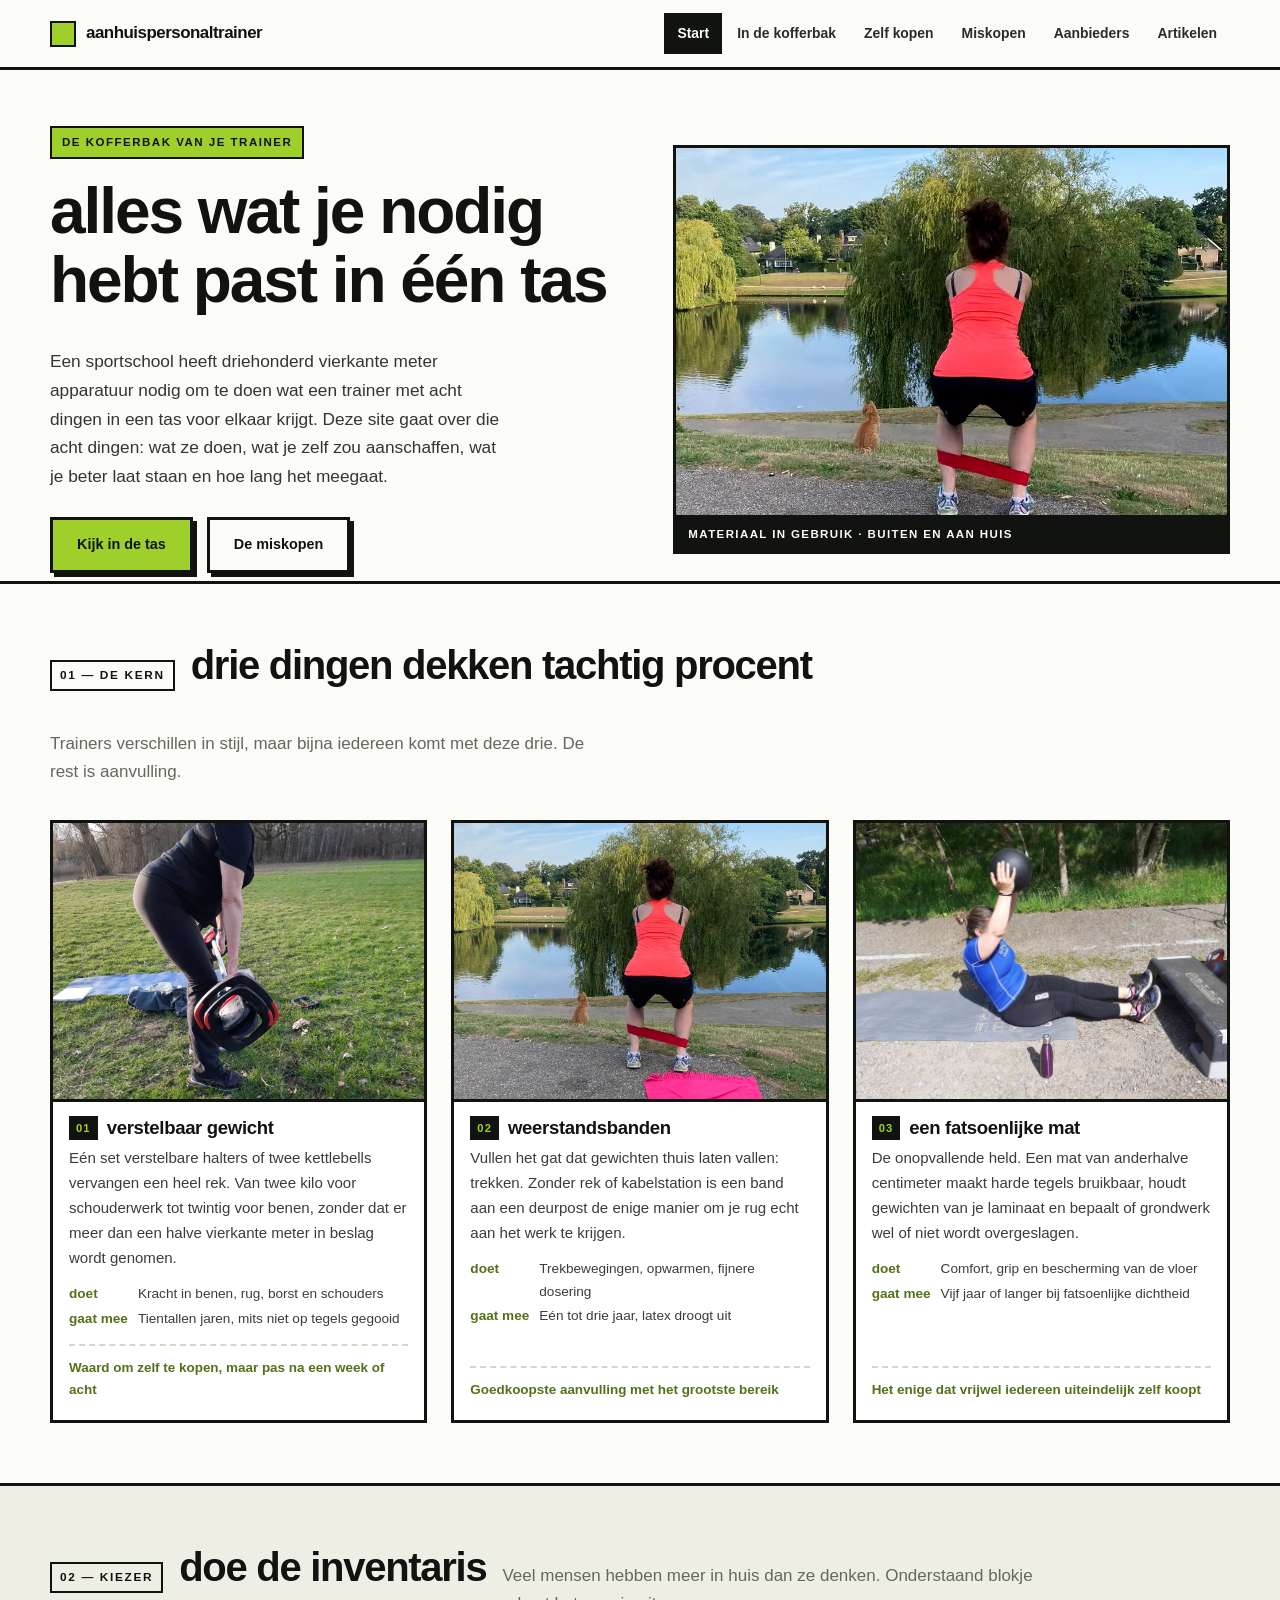
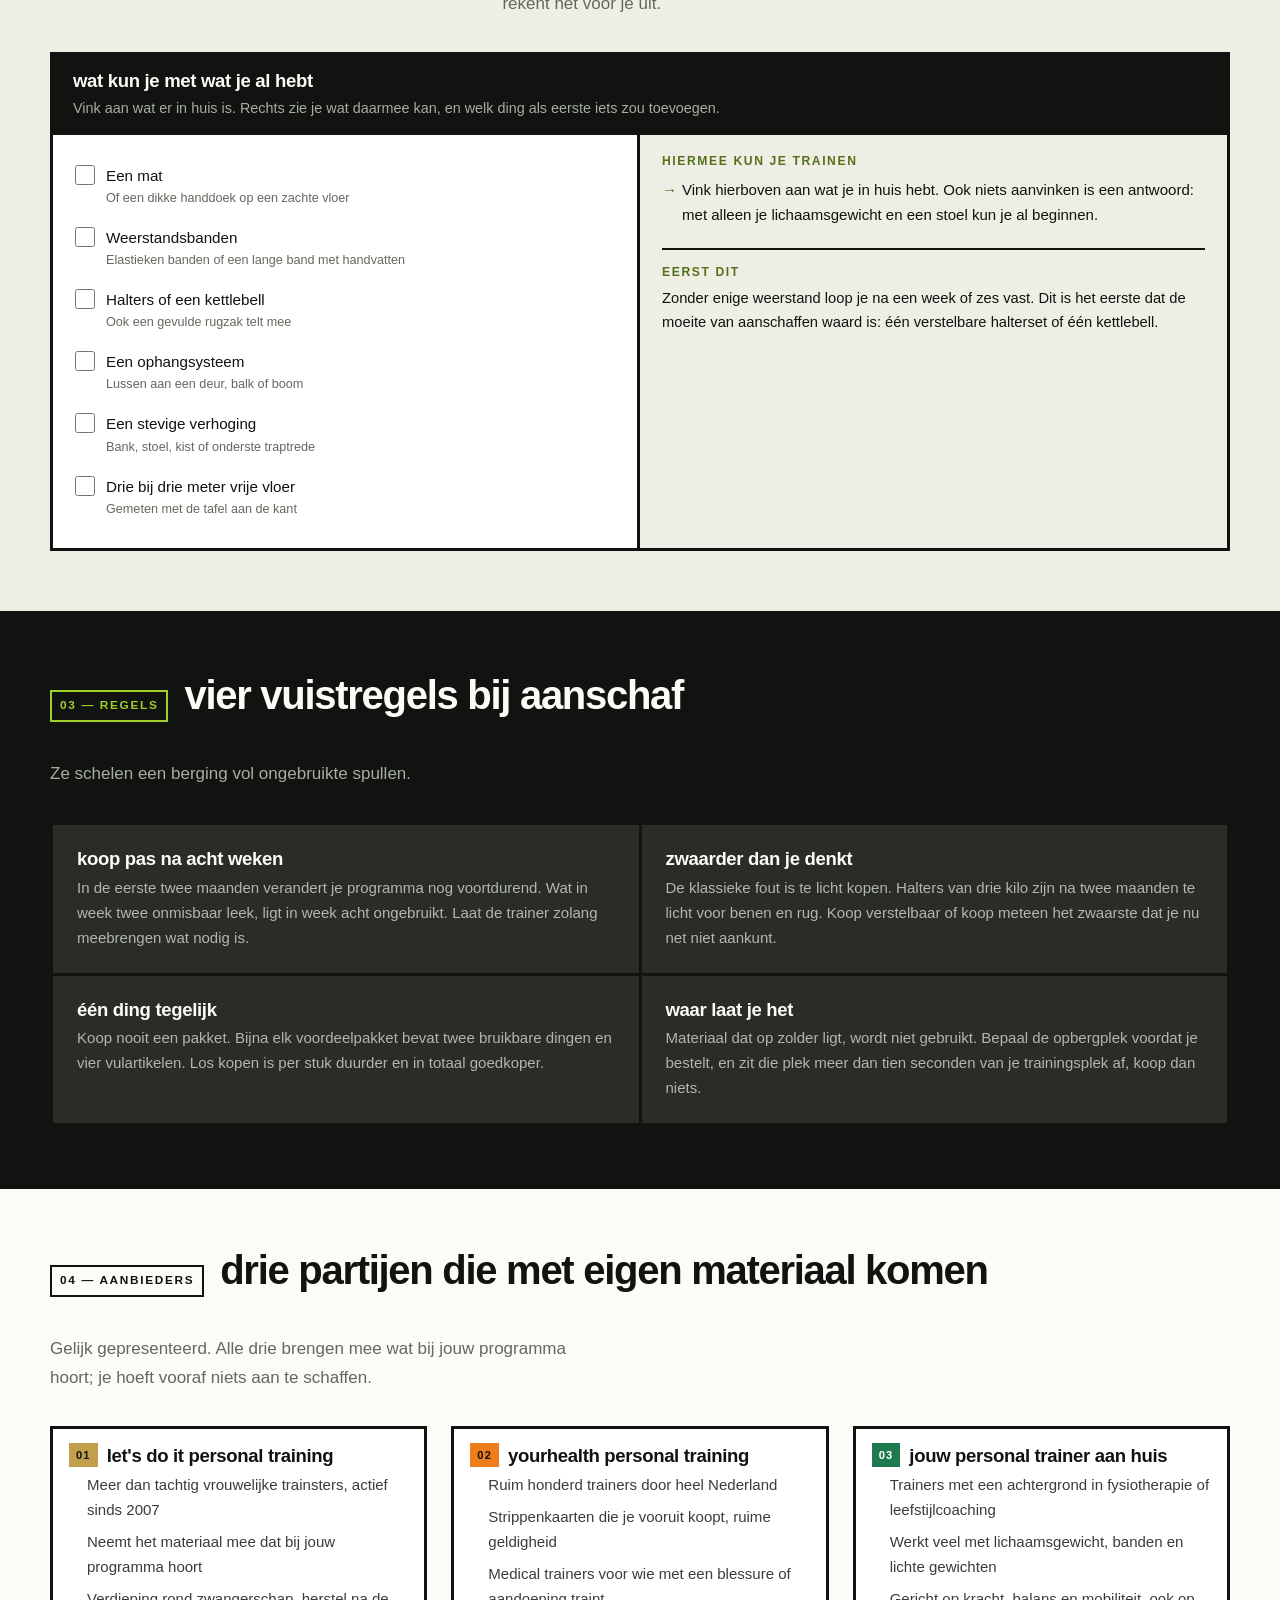
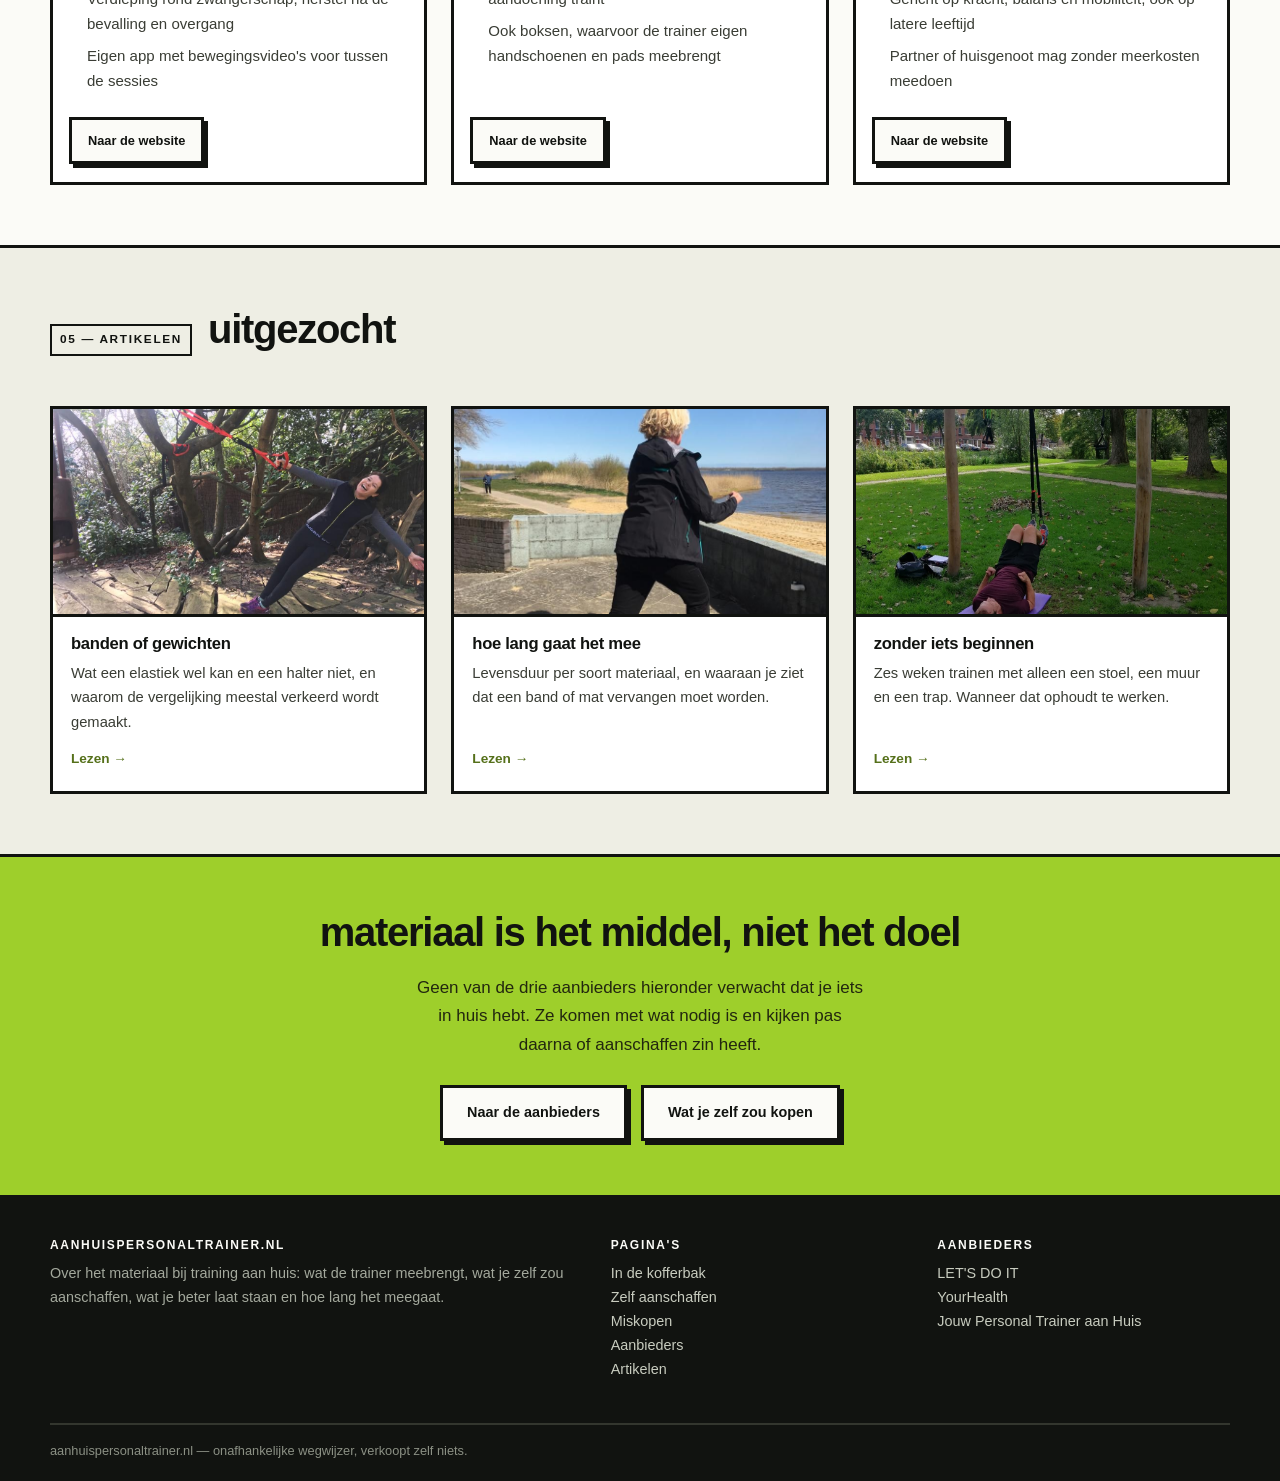
==== commit 5c4dc3ba: "Leesbaarheid aanbiederskaarten in donkere secties" ====
--- a/index.html
+++ b/index.html
@@ -13,8 +13,8 @@
 
 <header class="g-balk">
   <div class="g-baan g-balk__in">
-    <a class="g-merk" href="index.html"><i></i>aanhuispersonaltrainer</a>
-    <nav class="g-nav"><a href="index.html" aria-current="page">Start</a><a href="wat-neemt-de-trainer-mee.html">In de kofferbak</a><a href="zelf-aanschaffen.html">Zelf kopen</a><a href="de-miskopen.html">Miskopen</a><a href="aanbieders.html">Aanbieders</a><a href="artikelen.html">Artikelen</a></nav>
+    <a class="g-merk" href="/"><i></i>aanhuispersonaltrainer</a>
+    <nav class="g-nav"><a href="/" aria-current="page">Start</a><a href="wat-neemt-de-trainer-mee">In de kofferbak</a><a href="zelf-aanschaffen">Zelf kopen</a><a href="de-miskopen">Miskopen</a><a href="aanbieders">Aanbieders</a><a href="artikelen">Artikelen</a></nav>
   </div>
 </header>
 
@@ -27,8 +27,8 @@
       <h1>alles wat je nodig hebt past in één tas</h1>
       <p class="g-lead">Een sportschool heeft driehonderd vierkante meter apparatuur nodig om te doen wat een trainer met acht dingen in een tas voor elkaar krijgt. Deze site gaat over die acht dingen: wat ze doen, wat je zelf zou aanschaffen, wat je beter laat staan en hoe lang het meegaat.</p>
       <div class="g-knoppen">
-        <a class="g-knop" href="wat-neemt-de-trainer-mee.html">Kijk in de tas</a>
-        <a class="g-knop g-knop--leeg" href="de-miskopen.html">De miskopen</a>
+        <a class="g-knop" href="wat-neemt-de-trainer-mee">Kijk in de tas</a>
+        <a class="g-knop g-knop--leeg" href="de-miskopen">De miskopen</a>
       </div>
     </div>
     <div class="g-film">
@@ -165,7 +165,7 @@
       </article>
       <article class="g-artikel">
         <div class="g-artikel__kop">
-          <span class="g-artikel__nr" style="background:#1e7a4e;color:#111310">03</span>
+          <span class="g-artikel__nr" style="background:#1e7a4e;color:#ffffff">03</span>
           <h3 style="margin:0">Jouw Personal Trainer aan Huis</h3>
         </div>
         <div class="g-artikel__body">
@@ -187,25 +187,25 @@
       <article class="g-stuk">
         <img src="ophangsysteem.jpg" alt="Ophangsysteem gespannen tussen bomen" loading="lazy">
         <div class="g-stuk__t">
-          <h3><a href="banden-versus-gewichten.html">Banden of gewichten</a></h3>
+          <h3><a href="banden-versus-gewichten">Banden of gewichten</a></h3>
           <p>Wat een elastiek wel kan en een halter niet, en waarom de vergelijking meestal verkeerd wordt gemaakt.</p>
-          <a class="g-stuk__meer" href="banden-versus-gewichten.html">Lezen →</a>
+          <a class="g-stuk__meer" href="banden-versus-gewichten">Lezen →</a>
         </div>
       </article>
       <article class="g-stuk">
         <img src="balanstrainer.jpg" alt="Vrouw traint op een balanstrainer bij het water" loading="lazy">
         <div class="g-stuk__t">
-          <h3><a href="hoe-lang-gaat-het-mee.html">Hoe lang gaat het mee</a></h3>
+          <h3><a href="hoe-lang-gaat-het-mee">Hoe lang gaat het mee</a></h3>
           <p>Levensduur per soort materiaal, en waaraan je ziet dat een band of mat vervangen moet worden.</p>
-          <a class="g-stuk__meer" href="hoe-lang-gaat-het-mee.html">Lezen →</a>
+          <a class="g-stuk__meer" href="hoe-lang-gaat-het-mee">Lezen →</a>
         </div>
       </article>
       <article class="g-stuk">
         <img src="rek-in-park.jpg" alt="Trainingsrek in een park met een mat ervoor" loading="lazy">
         <div class="g-stuk__t">
-          <h3><a href="zonder-iets-beginnen.html">Zonder iets beginnen</a></h3>
+          <h3><a href="zonder-iets-beginnen">Zonder iets beginnen</a></h3>
           <p>Zes weken trainen met alleen een stoel, een muur en een trap. Wanneer dat ophoudt te werken.</p>
-          <a class="g-stuk__meer" href="zonder-iets-beginnen.html">Lezen →</a>
+          <a class="g-stuk__meer" href="zonder-iets-beginnen">Lezen →</a>
         </div>
       </article>
     </div>
@@ -219,8 +219,8 @@
     <h2>materiaal is het middel, niet het doel</h2>
     <p>Geen van de drie aanbieders hieronder verwacht dat je iets in huis hebt. Ze komen met wat nodig is en kijken pas daarna of aanschaffen zin heeft.</p>
     <div class="g-knoppen" style="justify-content:center">
-      <a class="g-knop g-knop--leeg" href="aanbieders.html">Naar de aanbieders</a>
-      <a class="g-knop g-knop--leeg" href="zelf-aanschaffen.html">Wat je zelf zou kopen</a>
+      <a class="g-knop g-knop--leeg" href="aanbieders">Naar de aanbieders</a>
+      <a class="g-knop g-knop--leeg" href="zelf-aanschaffen">Wat je zelf zou kopen</a>
     </div>
   </div>
 </section>
@@ -234,11 +234,11 @@
       </div>
       <div>
         <h4>Pagina's</h4>
-        <p><a href="wat-neemt-de-trainer-mee.html">In de kofferbak</a><br>
-        <a href="zelf-aanschaffen.html">Zelf aanschaffen</a><br>
-        <a href="de-miskopen.html">Miskopen</a><br>
-        <a href="aanbieders.html">Aanbieders</a><br>
-        <a href="artikelen.html">Artikelen</a></p>
+        <p><a href="wat-neemt-de-trainer-mee">In de kofferbak</a><br>
+        <a href="zelf-aanschaffen">Zelf aanschaffen</a><br>
+        <a href="de-miskopen">Miskopen</a><br>
+        <a href="aanbieders">Aanbieders</a><br>
+        <a href="artikelen">Artikelen</a></p>
       </div>
       <div>
         <h4>Aanbieders</h4>
--- a/catalogus.css
+++ b/catalogus.css
@@ -90,6 +90,14 @@
 .g-vak--zwart{background:var(--zwart);color:#dcdcd2}
 .g-vak--zwart h2,.g-vak--zwart h3{color:var(--papier)}
 .g-vak--zwart a{color:var(--limoen)}
+/* witte kaarten binnen een zwarte sectie houden hun eigen kleuren */
+.g-vak--zwart .g-artikel h3,.g-vak--zwart .g-stuk h3{color:var(--zwart)}
+.g-vak--zwart .g-artikel p,.g-vak--zwart .g-artikel li,
+.g-vak--zwart .g-stuk p{color:#3a3d35}
+.g-vak--zwart .g-artikel a.g-knop,.g-vak--zwart .g-kiezer a.g-knop{color:var(--zwart)}
+.g-vak--zwart .g-kiezer h3{color:var(--zwart)}
+.g-vak--zwart .g-kiezer__kop h3{color:var(--papier)}
+.g-vak--zwart .g-kiezer p,.g-vak--zwart .g-kiezer li{color:#3a3d35}
 
 .g-titel{display:flex;align-items:baseline;gap:16px;margin-bottom:34px;flex-wrap:wrap}
 .g-titel__nr{
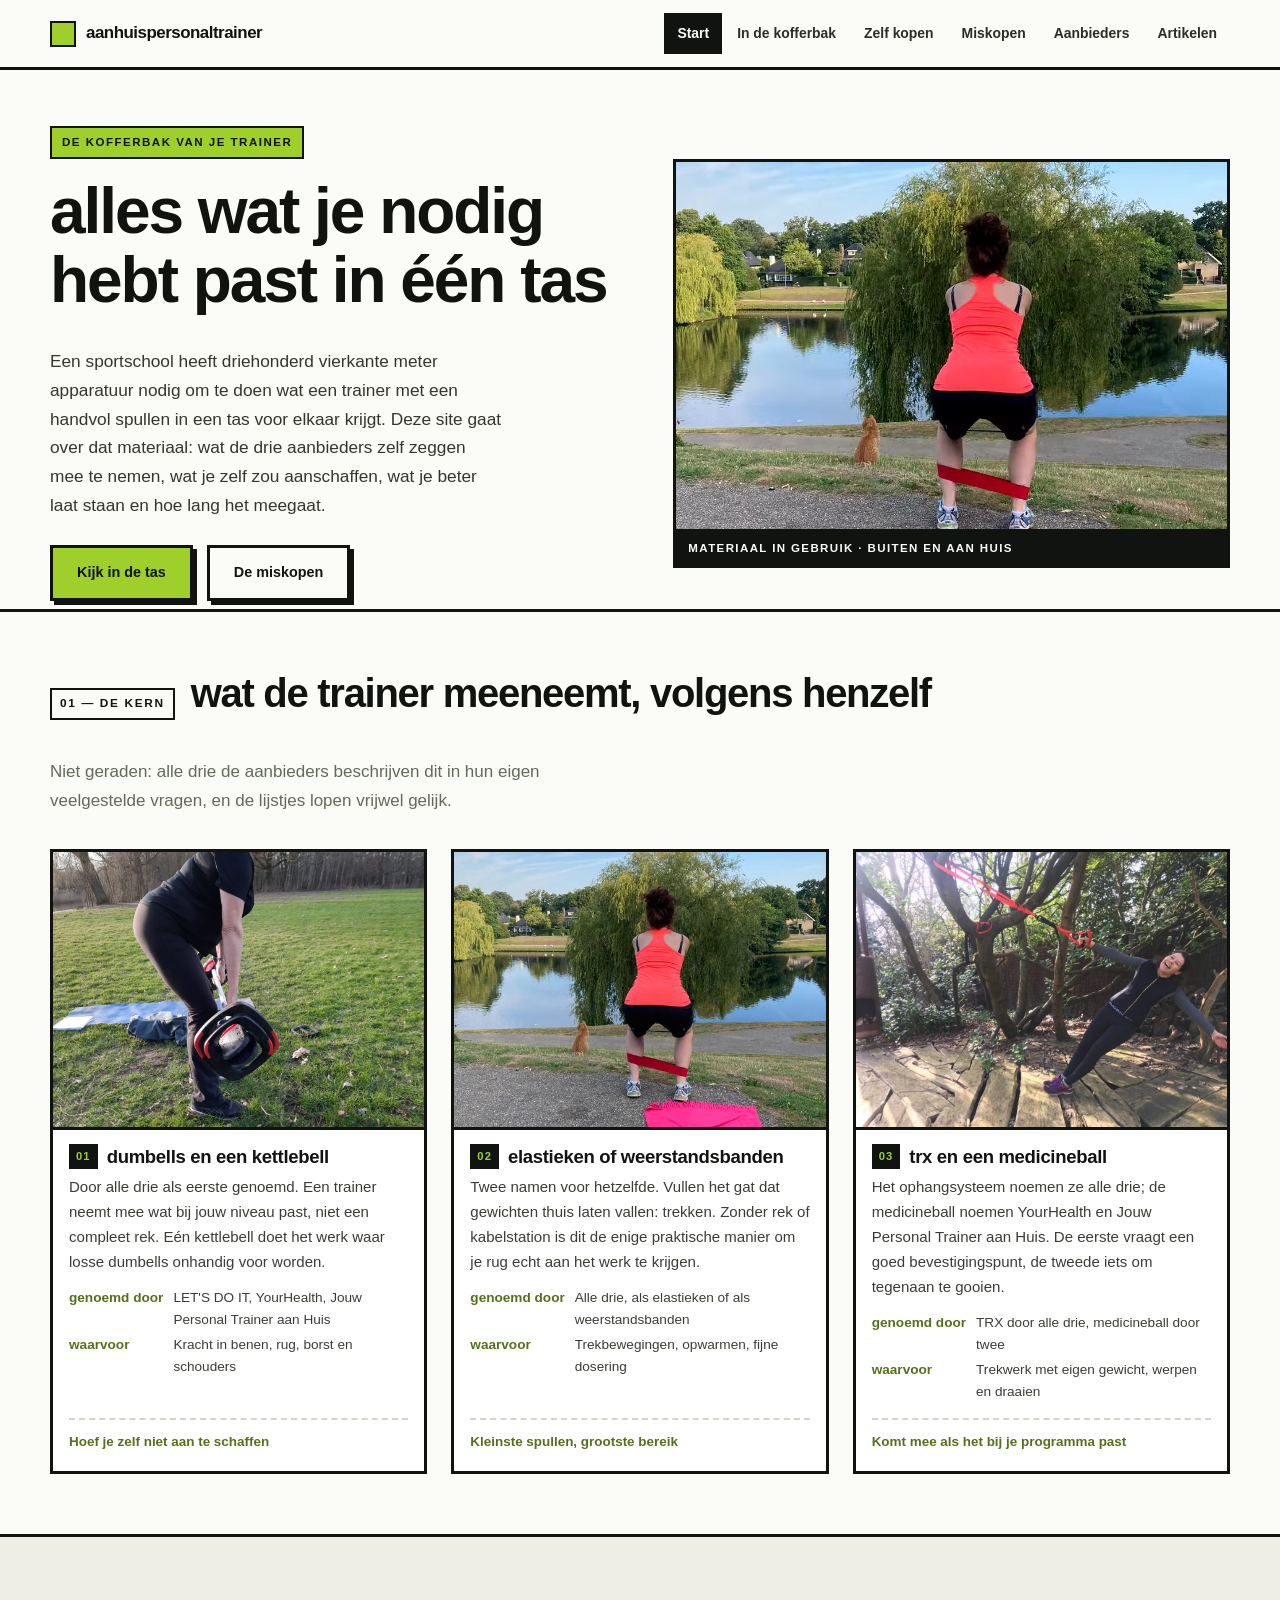
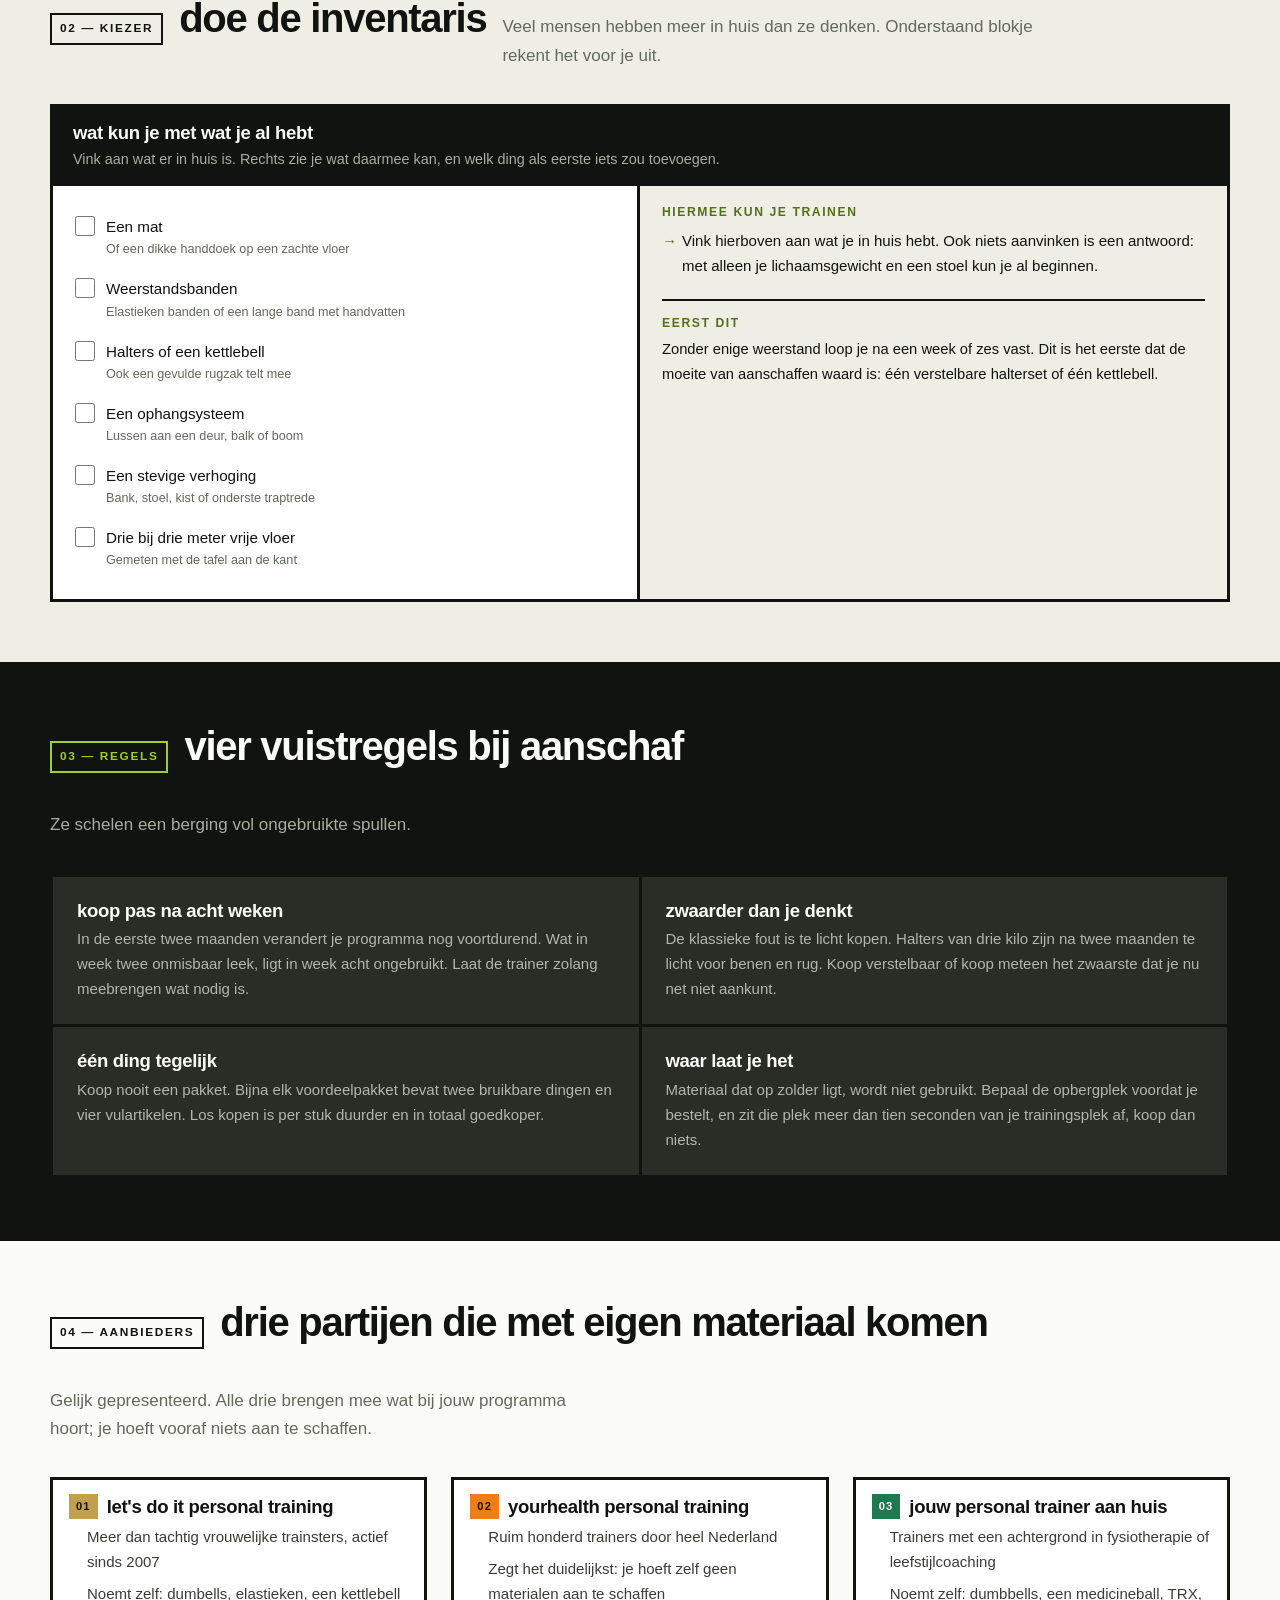
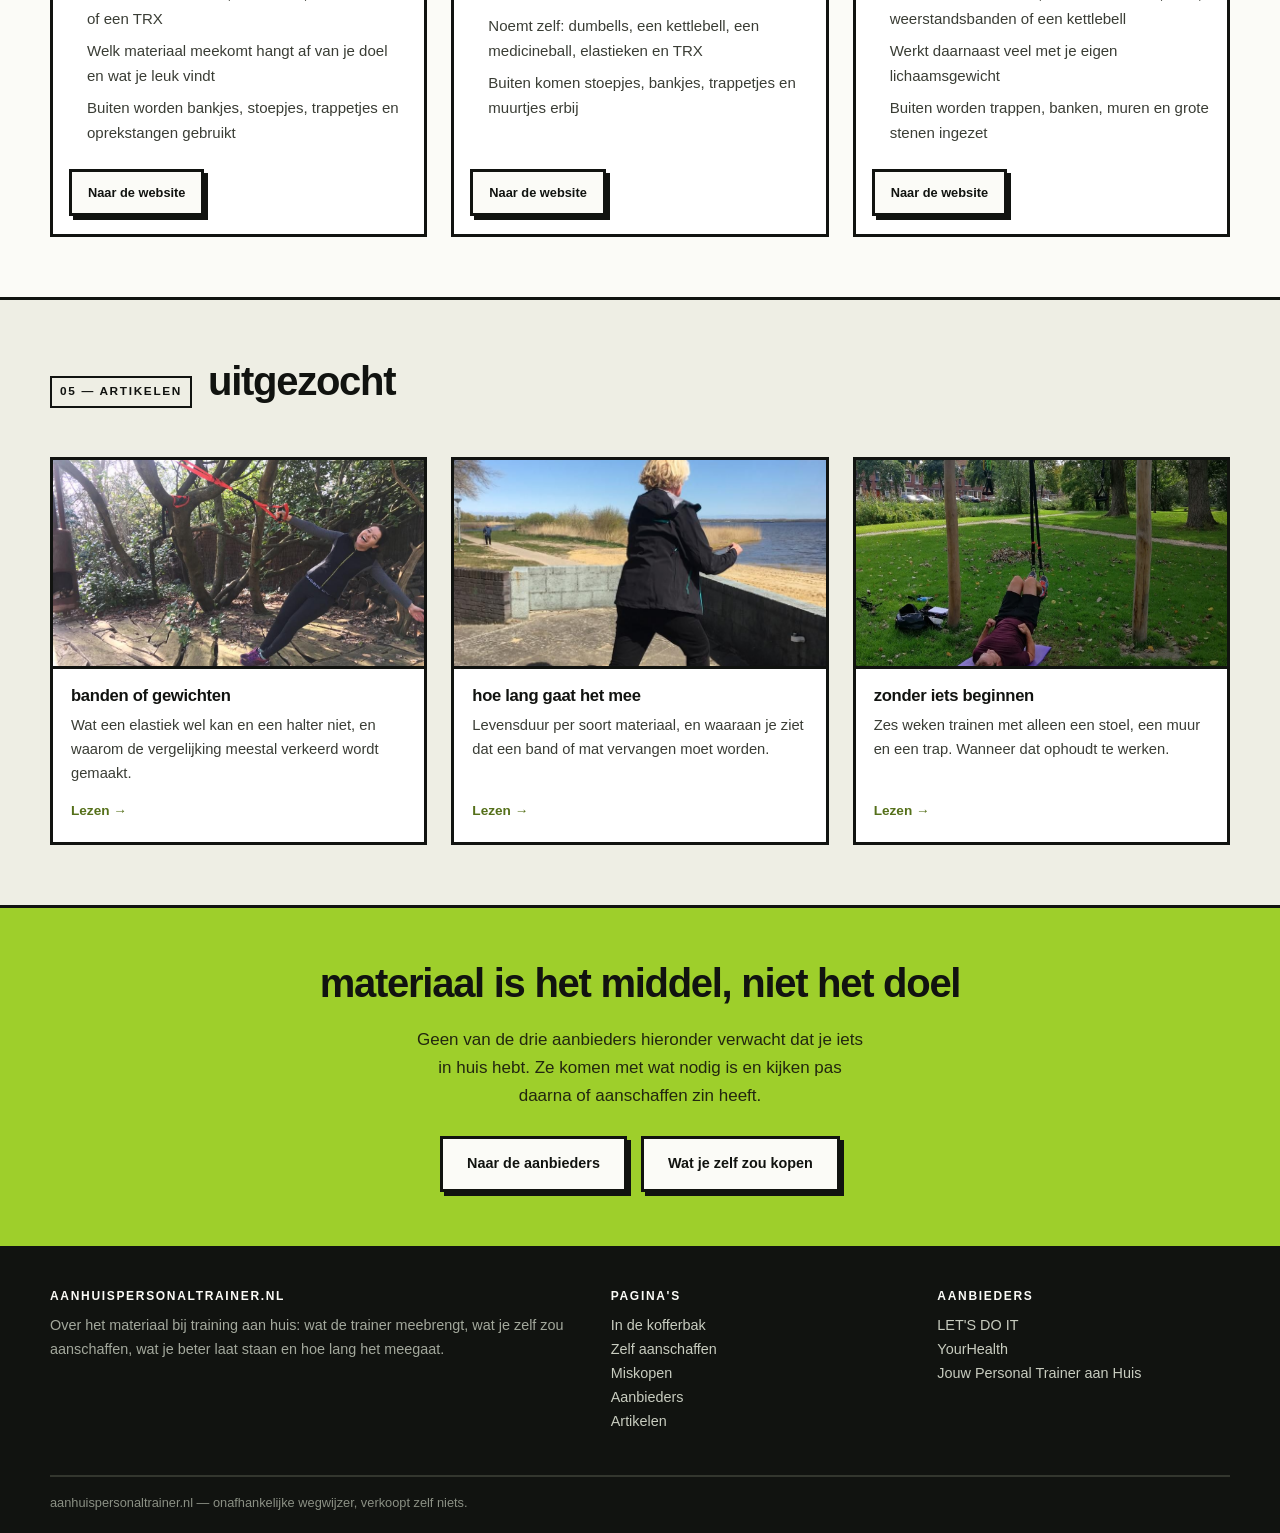
==== commit 5dcc16a5: "Materiaallijst gebaseerd op de eigen teksten van de drie aanbieders" ====
--- a/index.html
+++ b/index.html
@@ -25,7 +25,7 @@
     <div>
       <span class="g-etiket">de kofferbak van je trainer</span>
       <h1>alles wat je nodig hebt past in één tas</h1>
-      <p class="g-lead">Een sportschool heeft driehonderd vierkante meter apparatuur nodig om te doen wat een trainer met acht dingen in een tas voor elkaar krijgt. Deze site gaat over die acht dingen: wat ze doen, wat je zelf zou aanschaffen, wat je beter laat staan en hoe lang het meegaat.</p>
+      <p class="g-lead">Een sportschool heeft driehonderd vierkante meter apparatuur nodig om te doen wat een trainer met een handvol spullen in een tas voor elkaar krijgt. Deze site gaat over dat materiaal: wat de drie aanbieders zelf zeggen mee te nemen, wat je zelf zou aanschaffen, wat je beter laat staan en hoe lang het meegaat.</p>
       <div class="g-knoppen">
         <a class="g-knop" href="wat-neemt-de-trainer-mee">Kijk in de tas</a>
         <a class="g-knop g-knop--leeg" href="de-miskopen">De miskopen</a>
@@ -46,38 +46,38 @@
   <div class="g-baan">
     <div class="g-titel">
       <span class="g-titel__nr">01 — DE KERN</span>
-      <h2>drie dingen dekken tachtig procent</h2>
-      <p>Trainers verschillen in stijl, maar bijna iedereen komt met deze drie. De rest is aanvulling.</p>
+      <h2>wat de trainer meeneemt, volgens henzelf</h2>
+      <p>Niet geraden: alle drie de aanbieders beschrijven dit in hun eigen veelgestelde vragen, en de lijstjes lopen vrijwel gelijk.</p>
     </div>
     <div class="g-artikelen">
       <article class="g-artikel">
         <img src="gewicht-tillen.jpg" alt="Vrouw tilt een gewicht op van het gras" loading="lazy">
-        <div class="g-artikel__kop"><span class="g-artikel__nr">01</span><h3 style="margin:0">verstelbaar gewicht</h3></div>
-        <div class="g-artikel__body">
-          <p>Eén set verstelbare halters of twee kettlebells vervangen een heel rek. Van twee kilo voor schouderwerk tot twintig voor benen, zonder dat er meer dan een halve vierkante meter in beslag wordt genomen.</p>
-          <dl><dt>doet</dt><dd>Kracht in benen, rug, borst en schouders</dd>
-              <dt>gaat mee</dt><dd>Tientallen jaren, mits niet op tegels gegooid</dd></dl>
-          <div class="g-oordeel g-oordeel--ja">Waard om zelf te kopen, maar pas na een week of acht</div>
+        <div class="g-artikel__kop"><span class="g-artikel__nr">01</span><h3 style="margin:0">dumbells en een kettlebell</h3></div>
+        <div class="g-artikel__body">
+          <p>Door alle drie als eerste genoemd. Een trainer neemt mee wat bij jouw niveau past, niet een compleet rek. Eén kettlebell doet het werk waar losse dumbells onhandig voor worden.</p>
+          <dl><dt>genoemd door</dt><dd>LET'S DO IT, YourHealth, Jouw Personal Trainer aan Huis</dd>
+              <dt>waarvoor</dt><dd>Kracht in benen, rug, borst en schouders</dd></dl>
+          <div class="g-oordeel g-oordeel--ja">Hoef je zelf niet aan te schaffen</div>
         </div>
       </article>
       <article class="g-artikel">
         <img src="weerstandsband.jpg" alt="Weerstandsbanden liggen klaar op de grond" loading="lazy">
-        <div class="g-artikel__kop"><span class="g-artikel__nr">02</span><h3 style="margin:0">weerstandsbanden</h3></div>
-        <div class="g-artikel__body">
-          <p>Vullen het gat dat gewichten thuis laten vallen: trekken. Zonder rek of kabelstation is een band aan een deurpost de enige manier om je rug echt aan het werk te krijgen.</p>
-          <dl><dt>doet</dt><dd>Trekbewegingen, opwarmen, fijnere dosering</dd>
-              <dt>gaat mee</dt><dd>Eén tot drie jaar, latex droogt uit</dd></dl>
-          <div class="g-oordeel g-oordeel--ja">Goedkoopste aanvulling met het grootste bereik</div>
-        </div>
-      </article>
-      <article class="g-artikel">
-        <img src="bal-boven-hoofd.jpg" alt="Vrouw traint op een mat met een bal boven het hoofd" loading="lazy">
-        <div class="g-artikel__kop"><span class="g-artikel__nr">03</span><h3 style="margin:0">een fatsoenlijke mat</h3></div>
-        <div class="g-artikel__body">
-          <p>De onopvallende held. Een mat van anderhalve centimeter maakt harde tegels bruikbaar, houdt gewichten van je laminaat en bepaalt of grondwerk wel of niet wordt overgeslagen.</p>
-          <dl><dt>doet</dt><dd>Comfort, grip en bescherming van de vloer</dd>
-              <dt>gaat mee</dt><dd>Vijf jaar of langer bij fatsoenlijke dichtheid</dd></dl>
-          <div class="g-oordeel g-oordeel--ja">Het enige dat vrijwel iedereen uiteindelijk zelf koopt</div>
+        <div class="g-artikel__kop"><span class="g-artikel__nr">02</span><h3 style="margin:0">elastieken of weerstandsbanden</h3></div>
+        <div class="g-artikel__body">
+          <p>Twee namen voor hetzelfde. Vullen het gat dat gewichten thuis laten vallen: trekken. Zonder rek of kabelstation is dit de enige praktische manier om je rug echt aan het werk te krijgen.</p>
+          <dl><dt>genoemd door</dt><dd>Alle drie, als elastieken of als weerstandsbanden</dd>
+              <dt>waarvoor</dt><dd>Trekbewegingen, opwarmen, fijne dosering</dd></dl>
+          <div class="g-oordeel g-oordeel--ja">Kleinste spullen, grootste bereik</div>
+        </div>
+      </article>
+      <article class="g-artikel">
+        <img src="ophangsysteem.jpg" alt="Ophangsysteem gespannen tussen bomen" loading="lazy">
+        <div class="g-artikel__kop"><span class="g-artikel__nr">03</span><h3 style="margin:0">TRX en een medicineball</h3></div>
+        <div class="g-artikel__body">
+          <p>Het ophangsysteem noemen ze alle drie; de medicineball noemen YourHealth en Jouw Personal Trainer aan Huis. De eerste vraagt een goed bevestigingspunt, de tweede iets om tegenaan te gooien.</p>
+          <dl><dt>genoemd door</dt><dd>TRX door alle drie, medicineball door twee</dd>
+              <dt>waarvoor</dt><dd>Trekwerk met eigen gewicht, werpen en draaien</dd></dl>
+          <div class="g-oordeel g-oordeel--ja">Komt mee als het bij je programma past</div>
         </div>
       </article>
     </div>
@@ -148,7 +148,7 @@
         </div>
         <div class="g-artikel__body">
           
-          <ul style="list-style:none;margin:0 0 16px;padding:0;font-size:.94rem;color:#3a3d35"><li style="padding-left:18px;position:relative;margin-bottom:7px">Meer dan tachtig vrouwelijke trainsters, actief sinds 2007</li><li style="padding-left:18px;position:relative;margin-bottom:7px">Neemt het materiaal mee dat bij jouw programma hoort</li><li style="padding-left:18px;position:relative;margin-bottom:7px">Verdieping rond zwangerschap, herstel na de bevalling en overgang</li><li style="padding-left:18px;position:relative;margin-bottom:7px">Eigen app met bewegingsvideo&#x27;s voor tussen de sessies</li></ul>
+          <ul style="list-style:none;margin:0 0 16px;padding:0;font-size:.94rem;color:#3a3d35"><li style="padding-left:18px;position:relative;margin-bottom:7px">Meer dan tachtig vrouwelijke trainsters, actief sinds 2007</li><li style="padding-left:18px;position:relative;margin-bottom:7px">Noemt zelf: dumbells, elastieken, een kettlebell of een TRX</li><li style="padding-left:18px;position:relative;margin-bottom:7px">Welk materiaal meekomt hangt af van je doel en wat je leuk vindt</li><li style="padding-left:18px;position:relative;margin-bottom:7px">Buiten worden bankjes, stoepjes, trappetjes en oprekstangen gebruikt</li></ul>
           <a class="g-knop g-knop--leeg" style="margin-top:auto;align-self:flex-start;font-size:.8rem;padding:10px 16px" href="https://letsdoitpt.nl/" rel="noopener">Naar de website</a>
         </div>
       </article>
@@ -159,7 +159,7 @@
         </div>
         <div class="g-artikel__body">
           
-          <ul style="list-style:none;margin:0 0 16px;padding:0;font-size:.94rem;color:#3a3d35"><li style="padding-left:18px;position:relative;margin-bottom:7px">Ruim honderd trainers door heel Nederland</li><li style="padding-left:18px;position:relative;margin-bottom:7px">Strippenkaarten die je vooruit koopt, ruime geldigheid</li><li style="padding-left:18px;position:relative;margin-bottom:7px">Medical trainers voor wie met een blessure of aandoening traint</li><li style="padding-left:18px;position:relative;margin-bottom:7px">Ook boksen, waarvoor de trainer eigen handschoenen en pads meebrengt</li></ul>
+          <ul style="list-style:none;margin:0 0 16px;padding:0;font-size:.94rem;color:#3a3d35"><li style="padding-left:18px;position:relative;margin-bottom:7px">Ruim honderd trainers door heel Nederland</li><li style="padding-left:18px;position:relative;margin-bottom:7px">Zegt het duidelijkst: je hoeft zelf geen materialen aan te schaffen</li><li style="padding-left:18px;position:relative;margin-bottom:7px">Noemt zelf: dumbells, een kettlebell, een medicineball, elastieken en TRX</li><li style="padding-left:18px;position:relative;margin-bottom:7px">Buiten komen stoepjes, bankjes, trappetjes en muurtjes erbij</li></ul>
           <a class="g-knop g-knop--leeg" style="margin-top:auto;align-self:flex-start;font-size:.8rem;padding:10px 16px" href="https://yourhealthpt.nl/" rel="noopener">Naar de website</a>
         </div>
       </article>
@@ -170,7 +170,7 @@
         </div>
         <div class="g-artikel__body">
           
-          <ul style="list-style:none;margin:0 0 16px;padding:0;font-size:.94rem;color:#3a3d35"><li style="padding-left:18px;position:relative;margin-bottom:7px">Trainers met een achtergrond in fysiotherapie of leefstijlcoaching</li><li style="padding-left:18px;position:relative;margin-bottom:7px">Werkt veel met lichaamsgewicht, banden en lichte gewichten</li><li style="padding-left:18px;position:relative;margin-bottom:7px">Gericht op kracht, balans en mobiliteit, ook op latere leeftijd</li><li style="padding-left:18px;position:relative;margin-bottom:7px">Partner of huisgenoot mag zonder meerkosten meedoen</li></ul>
+          <ul style="list-style:none;margin:0 0 16px;padding:0;font-size:.94rem;color:#3a3d35"><li style="padding-left:18px;position:relative;margin-bottom:7px">Trainers met een achtergrond in fysiotherapie of leefstijlcoaching</li><li style="padding-left:18px;position:relative;margin-bottom:7px">Noemt zelf: dumbbells, een medicineball, TRX, weerstandsbanden of een kettlebell</li><li style="padding-left:18px;position:relative;margin-bottom:7px">Werkt daarnaast veel met je eigen lichaamsgewicht</li><li style="padding-left:18px;position:relative;margin-bottom:7px">Buiten worden trappen, banken, muren en grote stenen ingezet</li></ul>
           <a class="g-knop g-knop--leeg" style="margin-top:auto;align-self:flex-start;font-size:.8rem;padding:10px 16px" href="https://www.jouwpersonaltraineraanhuis.nl/" rel="noopener">Naar de website</a>
         </div>
       </article></div>
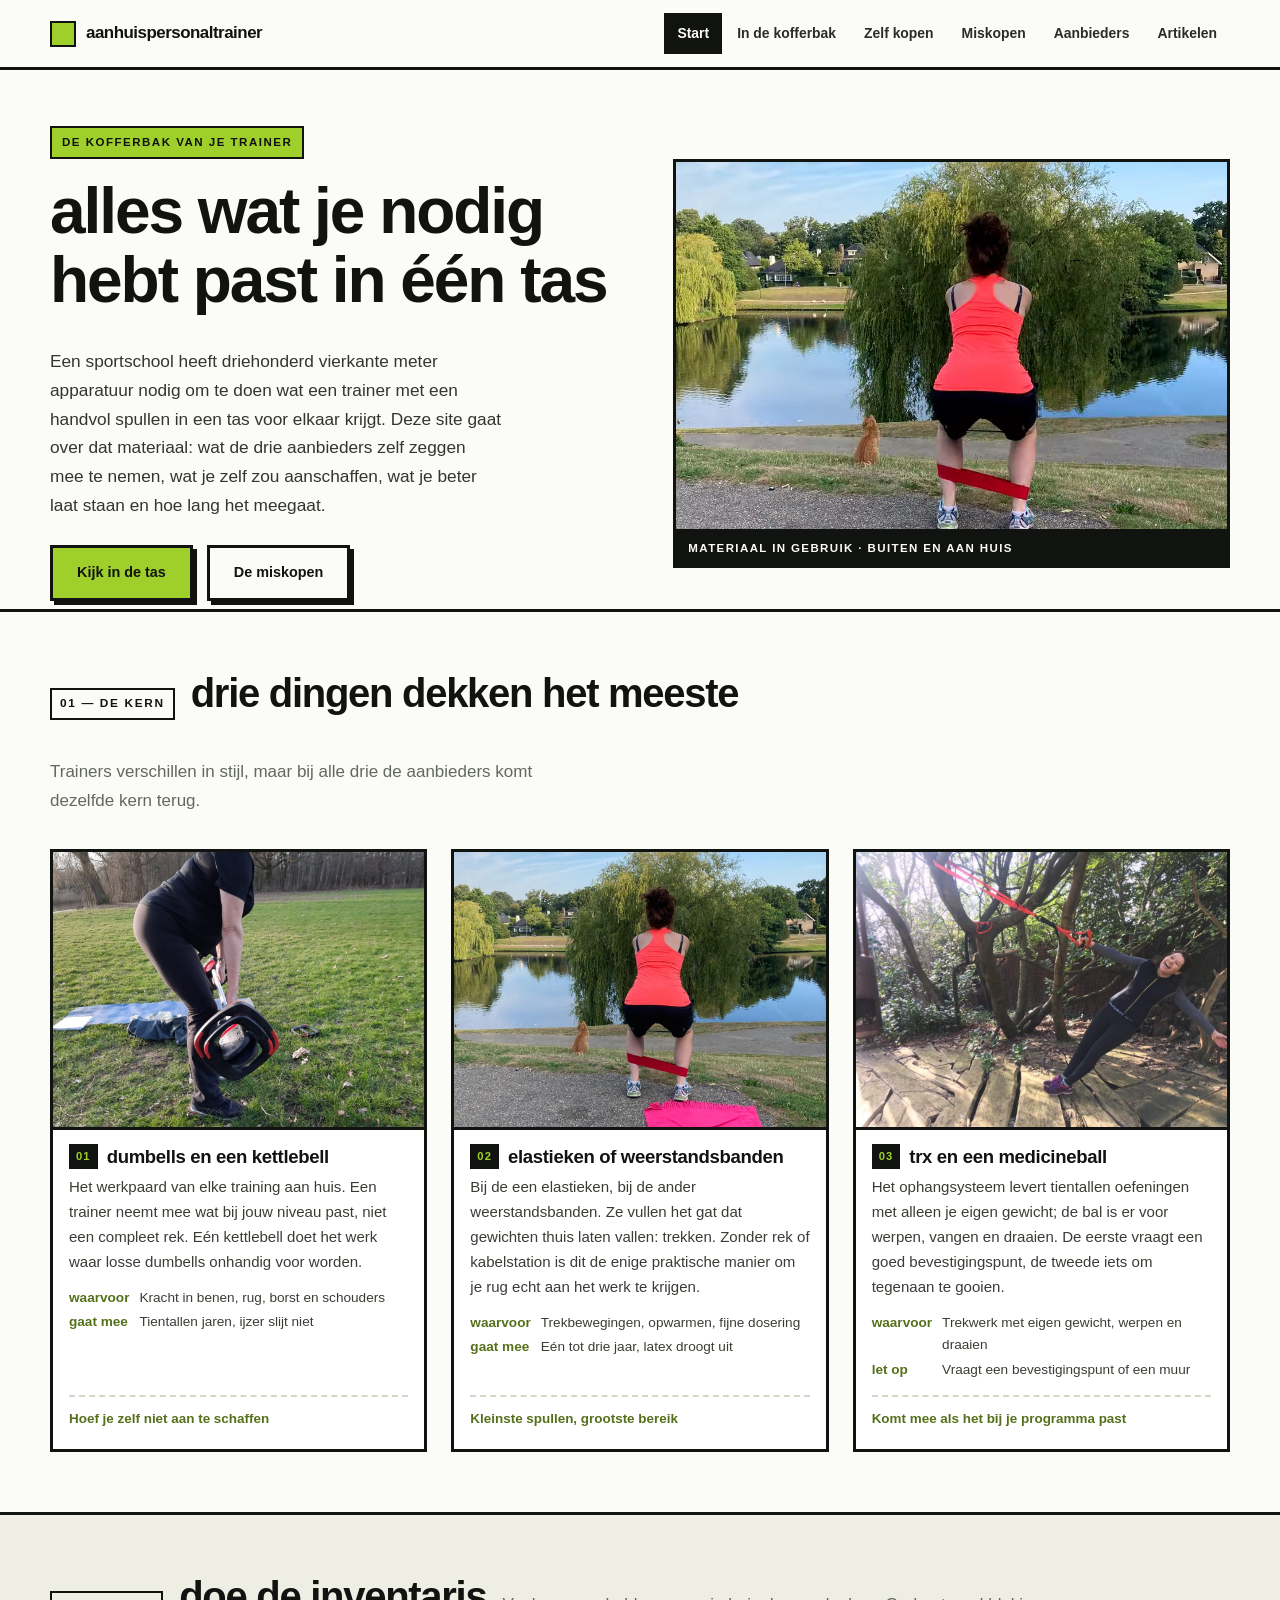
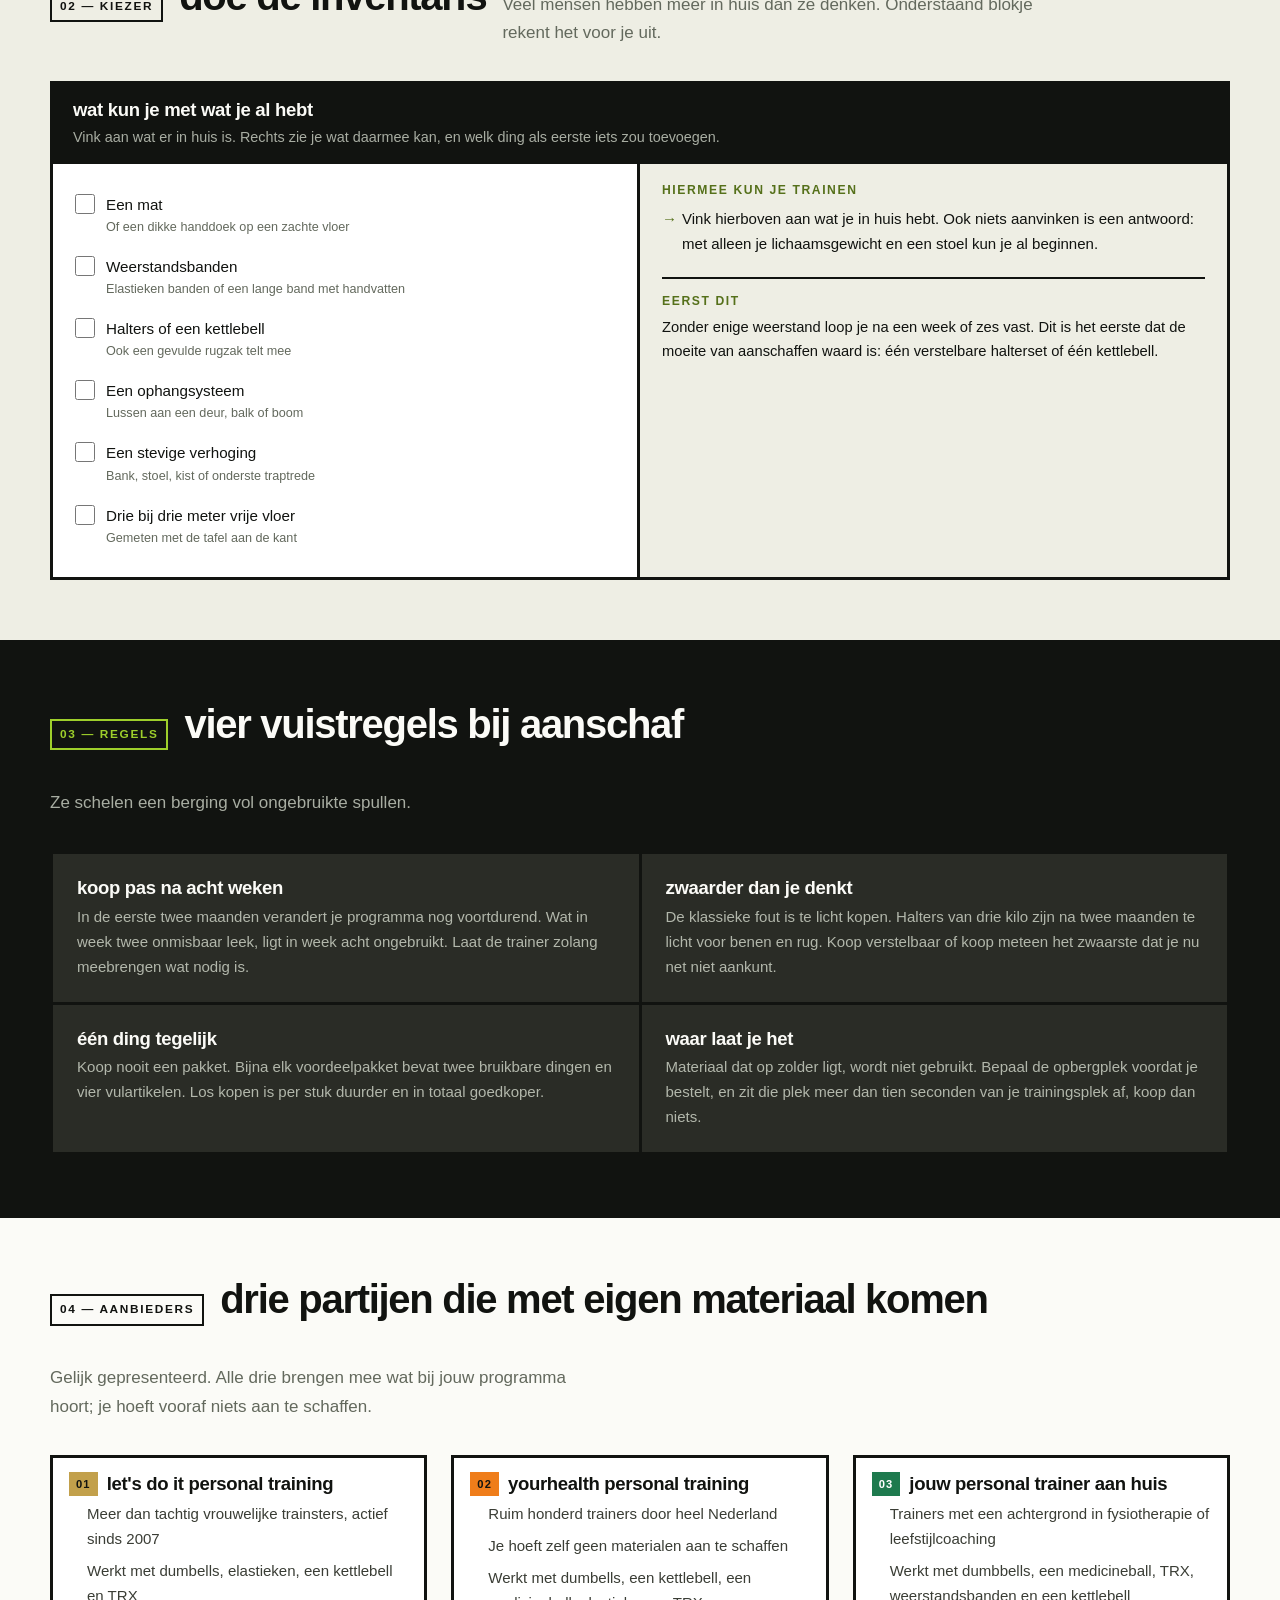
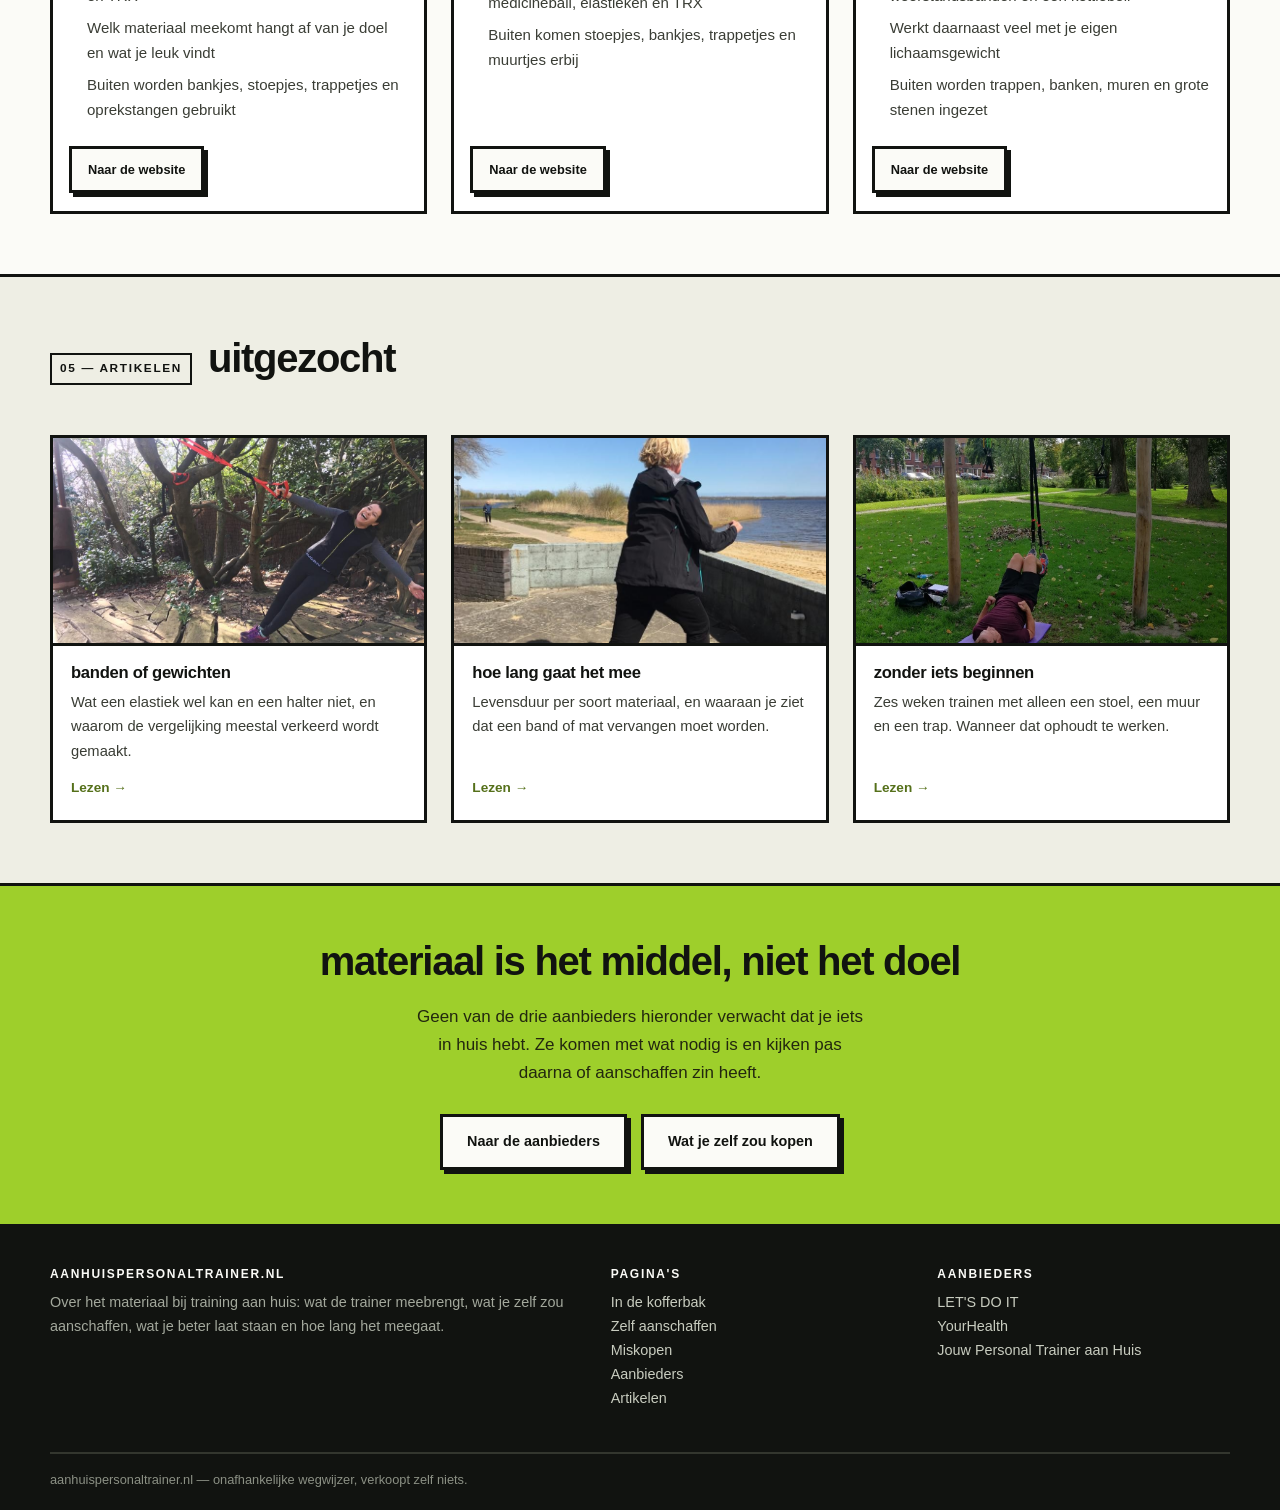
==== commit f552b73a: "Bronvermelding en verwijzingen naar de aanbieders uit de tekst gehaald" ====
--- a/index.html
+++ b/index.html
@@ -46,17 +46,17 @@
   <div class="g-baan">
     <div class="g-titel">
       <span class="g-titel__nr">01 — DE KERN</span>
-      <h2>wat de trainer meeneemt, volgens henzelf</h2>
-      <p>Niet geraden: alle drie de aanbieders beschrijven dit in hun eigen veelgestelde vragen, en de lijstjes lopen vrijwel gelijk.</p>
+      <h2>drie dingen dekken het meeste</h2>
+      <p>Trainers verschillen in stijl, maar bij alle drie de aanbieders komt dezelfde kern terug.</p>
     </div>
     <div class="g-artikelen">
       <article class="g-artikel">
         <img src="gewicht-tillen.jpg" alt="Vrouw tilt een gewicht op van het gras" loading="lazy">
         <div class="g-artikel__kop"><span class="g-artikel__nr">01</span><h3 style="margin:0">dumbells en een kettlebell</h3></div>
         <div class="g-artikel__body">
-          <p>Door alle drie als eerste genoemd. Een trainer neemt mee wat bij jouw niveau past, niet een compleet rek. Eén kettlebell doet het werk waar losse dumbells onhandig voor worden.</p>
-          <dl><dt>genoemd door</dt><dd>LET'S DO IT, YourHealth, Jouw Personal Trainer aan Huis</dd>
-              <dt>waarvoor</dt><dd>Kracht in benen, rug, borst en schouders</dd></dl>
+          <p>Het werkpaard van elke training aan huis. Een trainer neemt mee wat bij jouw niveau past, niet een compleet rek. Eén kettlebell doet het werk waar losse dumbells onhandig voor worden.</p>
+          <dl><dt>waarvoor</dt><dd>Kracht in benen, rug, borst en schouders</dd>
+              <dt>gaat mee</dt><dd>Tientallen jaren, ijzer slijt niet</dd></dl>
           <div class="g-oordeel g-oordeel--ja">Hoef je zelf niet aan te schaffen</div>
         </div>
       </article>
@@ -64,9 +64,9 @@
         <img src="weerstandsband.jpg" alt="Weerstandsbanden liggen klaar op de grond" loading="lazy">
         <div class="g-artikel__kop"><span class="g-artikel__nr">02</span><h3 style="margin:0">elastieken of weerstandsbanden</h3></div>
         <div class="g-artikel__body">
-          <p>Twee namen voor hetzelfde. Vullen het gat dat gewichten thuis laten vallen: trekken. Zonder rek of kabelstation is dit de enige praktische manier om je rug echt aan het werk te krijgen.</p>
-          <dl><dt>genoemd door</dt><dd>Alle drie, als elastieken of als weerstandsbanden</dd>
-              <dt>waarvoor</dt><dd>Trekbewegingen, opwarmen, fijne dosering</dd></dl>
+          <p>Bij de een elastieken, bij de ander weerstandsbanden. Ze vullen het gat dat gewichten thuis laten vallen: trekken. Zonder rek of kabelstation is dit de enige praktische manier om je rug echt aan het werk te krijgen.</p>
+          <dl><dt>waarvoor</dt><dd>Trekbewegingen, opwarmen, fijne dosering</dd>
+              <dt>gaat mee</dt><dd>Eén tot drie jaar, latex droogt uit</dd></dl>
           <div class="g-oordeel g-oordeel--ja">Kleinste spullen, grootste bereik</div>
         </div>
       </article>
@@ -74,9 +74,9 @@
         <img src="ophangsysteem.jpg" alt="Ophangsysteem gespannen tussen bomen" loading="lazy">
         <div class="g-artikel__kop"><span class="g-artikel__nr">03</span><h3 style="margin:0">TRX en een medicineball</h3></div>
         <div class="g-artikel__body">
-          <p>Het ophangsysteem noemen ze alle drie; de medicineball noemen YourHealth en Jouw Personal Trainer aan Huis. De eerste vraagt een goed bevestigingspunt, de tweede iets om tegenaan te gooien.</p>
-          <dl><dt>genoemd door</dt><dd>TRX door alle drie, medicineball door twee</dd>
-              <dt>waarvoor</dt><dd>Trekwerk met eigen gewicht, werpen en draaien</dd></dl>
+          <p>Het ophangsysteem levert tientallen oefeningen met alleen je eigen gewicht; de bal is er voor werpen, vangen en draaien. De eerste vraagt een goed bevestigingspunt, de tweede iets om tegenaan te gooien.</p>
+          <dl><dt>waarvoor</dt><dd>Trekwerk met eigen gewicht, werpen en draaien</dd>
+              <dt>let op</dt><dd>Vraagt een bevestigingspunt of een muur</dd></dl>
           <div class="g-oordeel g-oordeel--ja">Komt mee als het bij je programma past</div>
         </div>
       </article>
@@ -148,7 +148,7 @@
         </div>
         <div class="g-artikel__body">
           
-          <ul style="list-style:none;margin:0 0 16px;padding:0;font-size:.94rem;color:#3a3d35"><li style="padding-left:18px;position:relative;margin-bottom:7px">Meer dan tachtig vrouwelijke trainsters, actief sinds 2007</li><li style="padding-left:18px;position:relative;margin-bottom:7px">Noemt zelf: dumbells, elastieken, een kettlebell of een TRX</li><li style="padding-left:18px;position:relative;margin-bottom:7px">Welk materiaal meekomt hangt af van je doel en wat je leuk vindt</li><li style="padding-left:18px;position:relative;margin-bottom:7px">Buiten worden bankjes, stoepjes, trappetjes en oprekstangen gebruikt</li></ul>
+          <ul style="list-style:none;margin:0 0 16px;padding:0;font-size:.94rem;color:#3a3d35"><li style="padding-left:18px;position:relative;margin-bottom:7px">Meer dan tachtig vrouwelijke trainsters, actief sinds 2007</li><li style="padding-left:18px;position:relative;margin-bottom:7px">Werkt met dumbells, elastieken, een kettlebell en TRX</li><li style="padding-left:18px;position:relative;margin-bottom:7px">Welk materiaal meekomt hangt af van je doel en wat je leuk vindt</li><li style="padding-left:18px;position:relative;margin-bottom:7px">Buiten worden bankjes, stoepjes, trappetjes en oprekstangen gebruikt</li></ul>
           <a class="g-knop g-knop--leeg" style="margin-top:auto;align-self:flex-start;font-size:.8rem;padding:10px 16px" href="https://letsdoitpt.nl/" rel="noopener">Naar de website</a>
         </div>
       </article>
@@ -159,7 +159,7 @@
         </div>
         <div class="g-artikel__body">
           
-          <ul style="list-style:none;margin:0 0 16px;padding:0;font-size:.94rem;color:#3a3d35"><li style="padding-left:18px;position:relative;margin-bottom:7px">Ruim honderd trainers door heel Nederland</li><li style="padding-left:18px;position:relative;margin-bottom:7px">Zegt het duidelijkst: je hoeft zelf geen materialen aan te schaffen</li><li style="padding-left:18px;position:relative;margin-bottom:7px">Noemt zelf: dumbells, een kettlebell, een medicineball, elastieken en TRX</li><li style="padding-left:18px;position:relative;margin-bottom:7px">Buiten komen stoepjes, bankjes, trappetjes en muurtjes erbij</li></ul>
+          <ul style="list-style:none;margin:0 0 16px;padding:0;font-size:.94rem;color:#3a3d35"><li style="padding-left:18px;position:relative;margin-bottom:7px">Ruim honderd trainers door heel Nederland</li><li style="padding-left:18px;position:relative;margin-bottom:7px">Je hoeft zelf geen materialen aan te schaffen</li><li style="padding-left:18px;position:relative;margin-bottom:7px">Werkt met dumbells, een kettlebell, een medicineball, elastieken en TRX</li><li style="padding-left:18px;position:relative;margin-bottom:7px">Buiten komen stoepjes, bankjes, trappetjes en muurtjes erbij</li></ul>
           <a class="g-knop g-knop--leeg" style="margin-top:auto;align-self:flex-start;font-size:.8rem;padding:10px 16px" href="https://yourhealthpt.nl/" rel="noopener">Naar de website</a>
         </div>
       </article>
@@ -170,7 +170,7 @@
         </div>
         <div class="g-artikel__body">
           
-          <ul style="list-style:none;margin:0 0 16px;padding:0;font-size:.94rem;color:#3a3d35"><li style="padding-left:18px;position:relative;margin-bottom:7px">Trainers met een achtergrond in fysiotherapie of leefstijlcoaching</li><li style="padding-left:18px;position:relative;margin-bottom:7px">Noemt zelf: dumbbells, een medicineball, TRX, weerstandsbanden of een kettlebell</li><li style="padding-left:18px;position:relative;margin-bottom:7px">Werkt daarnaast veel met je eigen lichaamsgewicht</li><li style="padding-left:18px;position:relative;margin-bottom:7px">Buiten worden trappen, banken, muren en grote stenen ingezet</li></ul>
+          <ul style="list-style:none;margin:0 0 16px;padding:0;font-size:.94rem;color:#3a3d35"><li style="padding-left:18px;position:relative;margin-bottom:7px">Trainers met een achtergrond in fysiotherapie of leefstijlcoaching</li><li style="padding-left:18px;position:relative;margin-bottom:7px">Werkt met dumbbells, een medicineball, TRX, weerstandsbanden en een kettlebell</li><li style="padding-left:18px;position:relative;margin-bottom:7px">Werkt daarnaast veel met je eigen lichaamsgewicht</li><li style="padding-left:18px;position:relative;margin-bottom:7px">Buiten worden trappen, banken, muren en grote stenen ingezet</li></ul>
           <a class="g-knop g-knop--leeg" style="margin-top:auto;align-self:flex-start;font-size:.8rem;padding:10px 16px" href="https://www.jouwpersonaltraineraanhuis.nl/" rel="noopener">Naar de website</a>
         </div>
       </article></div>
